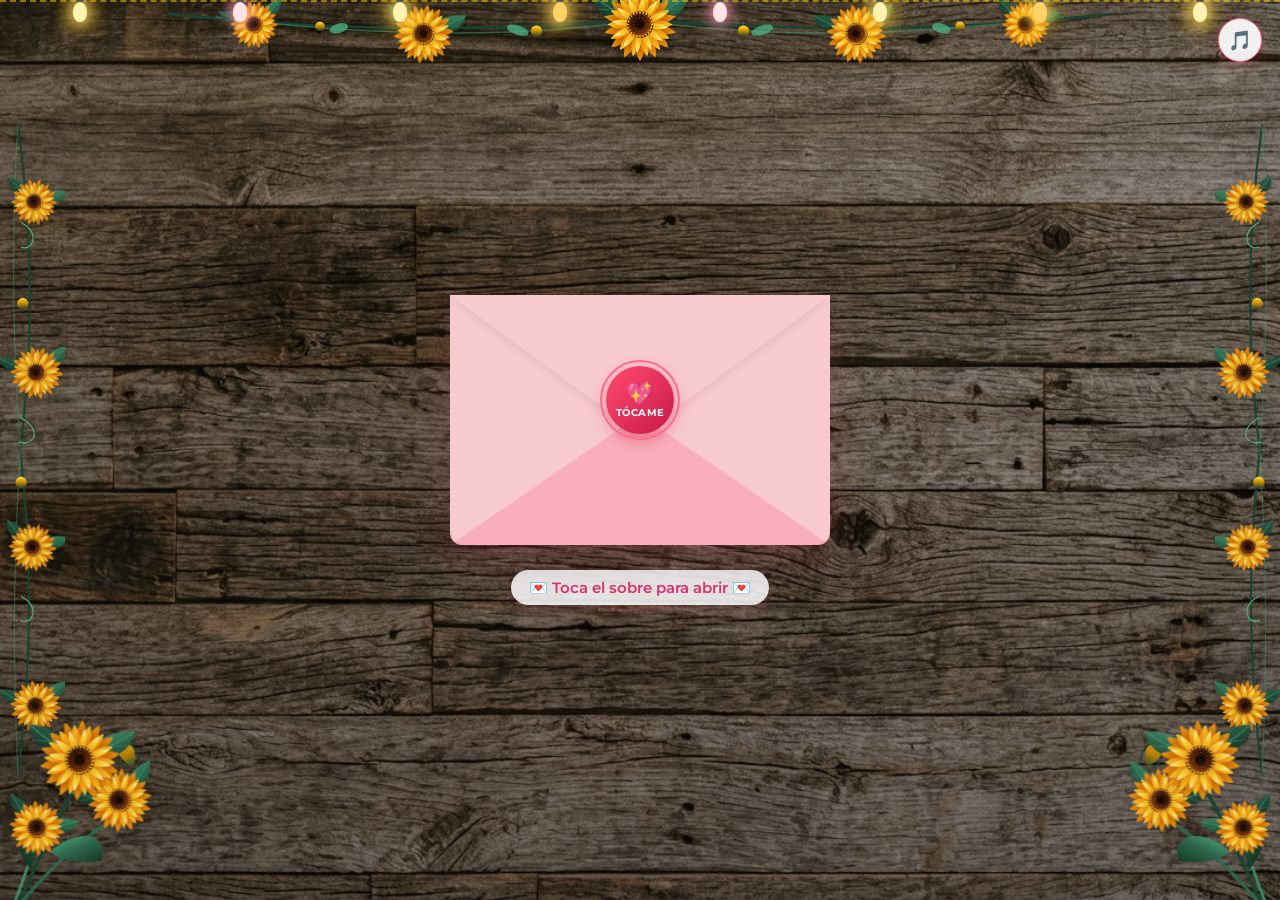
==== index.html @ 2c13f47b "Restaurar girasoles originales limpios y mantener el fondo de madera rustica" ====
<!DOCTYPE html>
<html lang="es">
<head>
  <meta charset="UTF-8">
  <meta name="viewport" content="width=device-width, initial-scale=1.0, maximum-scale=1.0, user-scalable=no">
  <title>¡Feliz Cumpleaños, Mi Reina Hermosa! 🎂🌻</title>
  
  <!-- Fuentes románticas y elegantes -->
  <link rel="preconnect" href="https://fonts.googleapis.com">
  <link rel="preconnect" href="https://fonts.gstatic.com" crossorigin>
  <link href="https://fonts.googleapis.com/css2?family=Dancing+Script:wght@600;700&family=Great+Vibes&family=Montserrat:ital,wght@0,300;0,400;0,600;0,700;1,300&display=swap" rel="stylesheet">
  
  <!-- Precarga inmediata de fotos y música para inicio ultra rápido -->
  <link rel="preload" as="image" href="fotos/foto 1.jpg">
  <link rel="preload" as="image" href="fotos/foto 2.jpg">
  <link rel="preload" as="image" href="fotos/foto 3.jpg">
  <link rel="preload" as="image" href="fotos/foto 4.jpg">
  <link rel="preload" as="image" href="fotos/foto 5.jpg">
  <link rel="preload" as="image" href="fotos/foto 6.jpg">
  <link rel="preload" as="image" href="fondo-madera.jpg">
  <link rel="preload" as="fetch" href="musica.mp3" crossorigin>

  <link rel="stylesheet" href="styles.css">
</head>
<body>
  <!-- Luces de hadas (Fairy Lights) románticas y titilantes -->
  <div class="fairy-lights">
    <div class="light light-1"></div>
    <div class="light light-2"></div>
    <div class="light light-3"></div>
    <div class="light light-4"></div>
    <div class="light light-5"></div>
    <div class="light light-6"></div>
    <div class="light light-7"></div>
    <div class="light light-8"></div>
  </div>

  <!-- Guirnalda floral superior exuberante -->
  <div class="top-flower-garland" id="topGarland"></div>

  <!-- Marcos florales laterales (enredaderas de rosas y flores) -->
  <div class="side-vines side-vine-left" id="vineLeft"></div>
  <div class="side-vines side-vine-right" id="vineRight"></div>

  <!-- Contenedor de partículas flotantes (corazones, rosas y pétalos que caen) -->
  <div id="particles-container"></div>

  <!-- Jardín floral inferior exuberante -->
  <div class="garden-decor garden-left" id="gardenLeft"></div>
  <div class="garden-decor garden-right" id="gardenRight"></div>

  <!-- Botón de música: Caminar de tu mano - Río Roma ft. Fonseca -->
  <button id="musicBtn" class="music-toggle" aria-label="Reproducir música" title="Caminar de tu mano - Río Roma ft. Fonseca">
    <span class="icon">🎵</span>
  </button>
  <audio id="bgMusic" src="musica.mp3" loop preload="auto">
    <source src="musica.mp3" type="audio/mpeg">
  </audio>

  <!-- Escenario principal con los 3 actos -->
  <main class="scene">
    
    <!-- ========================================================
         ACTO 1: PRIMER SOBRE (CARTA, PUERCOESPÍN Y FOTOS)
         ======================================================== -->
    <section class="stage stage-active" id="stage1">
      <div class="envelope-wrapper" id="envelopeWrapper1">
        <div class="envelope" id="envelope1">
          <div class="flap top-flap"></div>
          <div class="envelope-back"></div>

          <!-- Carta 1 -->
          <article class="letter" id="letter1">
            <div class="letter-inner">
              <header class="letter-header">
                <span class="letter-date">Para el amor de mi vida</span>
                <h1 class="letter-title">¡Feliz Cumpleaños!</h1>
                <div class="divider">🌻 ❤️ 🌻</div>
              </header>

              <div class="letter-content">
                <p class="greeting">Mi reina hermosa,</p>
                
                <!-- Puercoespín animado tierno con gorrito de fiesta -->
                <!-- Puercoespín 3D animado y tierno con gorrito de fiesta -->
                <div class="hedgehog-container" id="hedgehog" title="¡Tócame para un abrazo!">
                  <div class="hedgehog-tooltip">¡Te amo con todo mi corazón, mi reina! 🦔💖</div>
                  <svg class="hedgehog-svg" viewBox="0 0 220 195" xmlns="http://www.w3.org/2000/svg">
                    <defs>
                      <!-- Sombra de suelo 3D -->
                      <radialGradient id="hgGroundShadow" cx="50%" cy="50%" r="50%">
                        <stop offset="0%" stop-color="#3d261a" stop-opacity="0.32" />
                        <stop offset="60%" stop-color="#3d261a" stop-opacity="0.12" />
                        <stop offset="100%" stop-color="#3d261a" stop-opacity="0" />
                      </radialGradient>

                      <!-- Púas traseras (3D con volumen oscuro) -->
                      <linearGradient id="hgSpinesBackGrad" x1="0%" y1="0%" x2="0%" y2="100%">
                        <stop offset="0%" stop-color="#542c14" />
                        <stop offset="50%" stop-color="#3b1d0d" />
                        <stop offset="100%" stop-color="#241107" />
                      </linearGradient>

                      <!-- Púas intermedias y frontales (3D caramelo con brillo) -->
                      <linearGradient id="hgSpinesMidGrad" x1="0%" y1="0%" x2="0%" y2="100%">
                        <stop offset="0%" stop-color="#8c4f24" />
                        <stop offset="40%" stop-color="#6f3d1b" />
                        <stop offset="100%" stop-color="#43210d" />
                      </linearGradient>

                      <linearGradient id="hgSpineTipGrad" x1="0%" y1="0%" x2="100%" y2="100%">
                        <stop offset="0%" stop-color="#b86b36" />
                        <stop offset="100%" stop-color="#5a2d12" />
                      </linearGradient>

                      <!-- Cuerpo 3D esférico (almond peach con luz direccional) -->
                      <radialGradient id="hgBody3D" cx="40%" cy="38%" r="62%">
                        <stop offset="0%" stop-color="#fff5eb" />
                        <stop offset="25%" stop-color="#faebd7" />
                        <stop offset="60%" stop-color="#f2d5bd" />
                        <stop offset="85%" stop-color="#d8ab8a" />
                        <stop offset="100%" stop-color="#b07d5b" />
                      </radialGradient>

                      <!-- Hocico 3D redondeado -->
                      <radialGradient id="hgSnout3D" cx="45%" cy="35%" r="65%">
                        <stop offset="0%" stop-color="#ffffff" />
                        <stop offset="40%" stop-color="#faebd7" />
                        <stop offset="80%" stop-color="#e8cbb0" />
                        <stop offset="100%" stop-color="#c99c78" />
                      </radialGradient>

                      <!-- Nariz húmeda brillante -->
                      <radialGradient id="hgNose3D" cx="35%" cy="30%" r="70%">
                        <stop offset="0%" stop-color="#4a3b32" />
                        <stop offset="40%" stop-color="#2a1b12" />
                        <stop offset="100%" stop-color="#120904" />
                      </radialGradient>

                      <!-- Ojos 3D con profundidad y brillo -->
                      <radialGradient id="hgEyeGrad" cx="35%" cy="35%" r="65%">
                        <stop offset="0%" stop-color="#3d2b38" />
                        <stop offset="60%" stop-color="#1f141d" />
                        <stop offset="100%" stop-color="#0a0509" />
                      </radialGradient>

                      <!-- Mejillas sonrojadas -->
                      <radialGradient id="hgBlush" cx="50%" cy="50%" r="50%">
                        <stop offset="0%" stop-color="#ff758f" stop-opacity="0.75" />
                        <stop offset="60%" stop-color="#ff758f" stop-opacity="0.3" />
                        <stop offset="100%" stop-color="#ff758f" stop-opacity="0" />
                      </radialGradient>

                      <!-- Corazón 3D con volumen y specular -->
                      <radialGradient id="hgHeartGrad" cx="35%" cy="30%" r="70%">
                        <stop offset="0%" stop-color="#ff758f" />
                        <stop offset="35%" stop-color="#ff2a5f" />
                        <stop offset="75%" stop-color="#c9184a" />
                        <stop offset="100%" stop-color="#800f2f" />
                      </radialGradient>

                      <!-- Gorro de fiesta 3D -->
                      <linearGradient id="hgHatGrad" x1="0%" y1="0%" x2="100%" y2="0%">
                        <stop offset="0%" stop-color="#ff758f" />
                        <stop offset="40%" stop-color="#ff4d6d" />
                        <stop offset="75%" stop-color="#c9184a" />
                        <stop offset="100%" stop-color="#800f2f" />
                      </linearGradient>

                      <!-- Pom-pom 3D dorado -->
                      <radialGradient id="hgPomGrad" cx="35%" cy="35%" r="65%">
                        <stop offset="0%" stop-color="#fffbeb" />
                        <stop offset="30%" stop-color="#fde047" />
                        <stop offset="75%" stop-color="#eab308" />
                        <stop offset="100%" stop-color="#a16207" />
                      </radialGradient>

                      <!-- Orejitas 3D -->
                      <radialGradient id="hgEarInner" cx="40%" cy="40%" r="60%">
                        <stop offset="0%" stop-color="#ffd5cc" />
                        <stop offset="70%" stop-color="#f8ad9d" />
                        <stop offset="100%" stop-color="#c97c6b" />
                      </radialGradient>

                      <filter id="hgDropShadow" x="-15%" y="-15%" width="130%" height="130%">
                        <feDropShadow dx="0" dy="4" stdDeviation="4" flood-color="#3d261a" flood-opacity="0.18" />
                      </filter>
                    </defs>

                    <!-- Sombra sobre el papel -->
                    <ellipse cx="110" cy="178" rx="68" ry="12" fill="url(#hgGroundShadow)" />

                    <!-- CAPA 1: Púas traseras (3D silueta dentada esculpida) -->
                    <g class="quills-back-3d" filter="url(#hgDropShadow)">
                      <path d="M42,122 C22,110 18,88 28,70 C16,56 26,40 42,34 C34,20 54,12 72,16 C78,4 100,6 112,12 C126,5 146,12 152,24 C168,20 184,36 178,54 C192,68 186,88 178,102 C186,118 172,135 155,138 C140,146 80,148 42,122 Z" fill="url(#hgSpinesBackGrad)" />
                    </g>

                    <!-- CAPA 2: Púas intermedias con degradado y relieve -->
                    <g class="quills-mid-3d">
                      <path d="M48,116 C34,102 32,84 40,70 C30,56 42,42 56,38 C52,26 68,20 84,24 C92,14 110,16 120,22 C132,16 148,22 154,34 C166,32 176,46 170,62 C180,74 174,90 166,102 C172,114 160,128 146,130 C130,136 78,138 48,116 Z" fill="url(#hgSpinesMidGrad)" />
                      <!-- Púas individuales con puntas brillantes -->
                      <path d="M55,42 L42,32 L60,35 Z" fill="url(#hgSpineTipGrad)" />
                      <path d="M82,26 L76,14 L88,20 Z" fill="url(#hgSpineTipGrad)" />
                      <path d="M110,22 L110,8 L118,18 Z" fill="url(#hgSpineTipGrad)" />
                      <path d="M138,24 L146,12 L142,26 Z" fill="url(#hgSpineTipGrad)" />
                      <path d="M162,40 L174,30 L166,45 Z" fill="url(#hgSpineTipGrad)" />
                      <path d="M172,66 L186,60 L174,74 Z" fill="url(#hgSpineTipGrad)" />
                      <path d="M168,95 L182,92 L168,104 Z" fill="url(#hgSpineTipGrad)" />
                      <path d="M38,72 L24,68 L36,80 Z" fill="url(#hgSpineTipGrad)" />
                      <path d="M42,98 L28,96 L40,106 Z" fill="url(#hgSpineTipGrad)" />
                    </g>

                    <!-- CAPA 3: Orejitas 3D -->
                    <g class="hedgehog-ear ear-left" transform-origin="68 84">
                      <ellipse cx="68" cy="84" rx="13" ry="12" fill="#5a2d12" />
                      <ellipse cx="69" cy="84" rx="9" ry="8" fill="url(#hgEarInner)" />
                      <circle cx="67" cy="82" r="3" fill="#fff" opacity="0.3" />
                    </g>
                    <g class="hedgehog-ear ear-right" transform-origin="152 84">
                      <ellipse cx="152" cy="84" rx="13" ry="12" fill="#5a2d12" />
                      <ellipse cx="151" cy="84" rx="9" ry="8" fill="url(#hgEarInner)" />
                      <circle cx="150" cy="82" r="3" fill="#fff" opacity="0.3" />
                    </g>

                    <!-- CAPA 4: Cuerpo esférico 3D -->
                    <ellipse cx="110" cy="116" rx="58" ry="48" fill="url(#hgBody3D)" filter="url(#hgDropShadow)" />

                    <!-- CAPA 5: Patitas inferiores 3D -->
                    <g class="hedgehog-feet">
                      <!-- Pata izquierda -->
                      <ellipse cx="78" cy="156" rx="12" ry="7" fill="url(#hgBody3D)" />
                      <circle cx="72" cy="158" r="2.5" fill="#eddcd2" />
                      <circle cx="77" cy="159" r="2.5" fill="#eddcd2" />
                      <circle cx="82" cy="158" r="2.5" fill="#eddcd2" />
                      <!-- Pata derecha -->
                      <ellipse cx="142" cy="156" rx="12" ry="7" fill="url(#hgBody3D)" />
                      <circle cx="138" cy="158" r="2.5" fill="#eddcd2" />
                      <circle cx="143" cy="159" r="2.5" fill="#eddcd2" />
                      <circle cx="148" cy="158" r="2.5" fill="#eddcd2" />
                    </g>

                    <!-- CAPA 6: Gorrito de fiesta 3D festivo -->
                    <g class="party-hat-3d" transform-origin="110 50">
                      <polygon points="110,12 86,66 134,66" fill="url(#hgHatGrad)" />
                      <ellipse cx="110" cy="66" rx="24" ry="5.5" fill="#800f2f" />
                      <path d="M92,54 Q110,60 128,54" stroke="#ffd166" stroke-width="3" fill="none" stroke-linecap="round" />
                      <path d="M98,40 Q110,45 122,40" stroke="#ffd166" stroke-width="2.5" fill="none" stroke-linecap="round" />
                      <path d="M104,26 Q110,29 116,26" stroke="#ffd166" stroke-width="2" fill="none" stroke-linecap="round" />
                      <!-- Pom-pom dorado esponjoso -->
                      <circle cx="110" cy="11" r="9" fill="url(#hgPomGrad)" class="hat-pom-3d" />
                      <circle cx="108" cy="9" r="3" fill="#ffffff" opacity="0.65" />
                    </g>

                    <!-- CAPA 7: Mejillas sonrojadas -->
                    <circle cx="76" cy="116" r="13" fill="url(#hgBlush)" />
                    <circle cx="144" cy="116" r="13" fill="url(#hgBlush)" />

                    <!-- CAPA 8: Ojos 3D adorables y brillantes -->
                    <g class="hedgehog-eyes-3d">
                      <!-- Ojo izquierdo -->
                      <ellipse cx="88" cy="100" rx="7" ry="8" fill="url(#hgEyeGrad)" class="eye-left" />
                      <ellipse cx="86" cy="97" rx="3" ry="3.5" fill="#ffffff" />
                      <circle cx="91" cy="103" r="1.5" fill="#ffffff" opacity="0.75" />
                      <path d="M82,92 Q88,88 94,91" stroke="#4a2e1b" stroke-width="1.8" stroke-linecap="round" fill="none" />

                      <!-- Ojo derecho -->
                      <ellipse cx="132" cy="100" rx="7" ry="8" fill="url(#hgEyeGrad)" class="eye-right" />
                      <ellipse cx="130" cy="97" rx="3" ry="3.5" fill="#ffffff" />
                      <circle cx="135" cy="103" r="1.5" fill="#ffffff" opacity="0.75" />
                      <path d="M126,91 Q132,88 138,92" stroke="#4a2e1b" stroke-width="1.8" stroke-linecap="round" fill="none" />
                    </g>

                    <!-- CAPA 9: Hocico y Naricita 3D húmeda -->
                    <g class="hedgehog-snout-3d">
                      <ellipse cx="110" cy="112" rx="14" ry="10" fill="url(#hgSnout3D)" />
                      <ellipse cx="110" cy="108" rx="8" ry="6" fill="url(#hgNose3D)" />
                      <ellipse cx="108" cy="106" rx="3.5" ry="2" fill="#ffffff" opacity="0.75" transform="rotate(-10 108 106)" />
                      <path d="M103,116 Q110,122 117,116" fill="none" stroke="#3d261a" stroke-width="2.2" stroke-linecap="round" />
                    </g>

                    <!-- CAPA 10: Corazón 3D brillante sostenido con amor -->
                    <g class="hedgehog-heart-group-3d">
                      <ellipse cx="110" cy="142" rx="18" ry="6" fill="#3d261a" opacity="0.15" />
                      <path class="held-heart-3d" d="M110,126 C98,110 76,118 76,134 C76,150 110,165 110,165 C110,165 144,150 144,134 C144,118 122,110 110,126 Z" fill="url(#hgHeartGrad)" filter="url(#hgDropShadow)" />
                      <path d="M85,124 C82,130 84,138 90,140 C86,136 86,128 92,125 C89,124 87,124 85,124 Z" fill="#ffffff" opacity="0.45" />

                      <!-- Patitas 3D abrazando el corazón -->
                      <ellipse cx="90" cy="138" rx="8" ry="6.5" fill="url(#hgBody3D)" stroke="#e0c3a8" stroke-width="1.2" transform="rotate(20 90 138)" />
                      <circle cx="85" cy="136" r="2" fill="#fcd5ce" />
                      <circle cx="88" cy="140" r="2" fill="#fcd5ce" />
                      <circle cx="92" cy="142" r="2" fill="#fcd5ce" />

                      <ellipse cx="130" cy="138" rx="8" ry="6.5" fill="url(#hgBody3D)" stroke="#e0c3a8" stroke-width="1.2" transform="rotate(-20 130 138)" />
                      <circle cx="135" cy="136" r="2" fill="#fcd5ce" />
                      <circle cx="132" cy="140" r="2" fill="#fcd5ce" />
                      <circle cx="128" cy="142" r="2" fill="#fcd5ce" />
                    </g>
                  </svg>
                </div>

                <p class="body-text">
                  Hoy celebro el día en que nació la persona que llena mis días de luz, sonrisas y amor infinito. Gracias por ser mi compañera, mi cómplice y mi mayor felicidad en este mundo.
                </p>
                
                <!-- Galería de Fotos Polaroid interactiva con giro 3D -->
                <div class="photo-section-header">
                  <div class="photo-section-title">Nuestros Recuerdos Favoritos 📸</div>
                  <p class="photo-subtitle">✨ Toca cada foto para voltearla y leer lo que siento por ti ✨</p>
                </div>
                
                <div class="polaroid-flip-gallery">
                  <!-- Foto 1 -->
                  <div class="polaroid-flip-card" data-card="1">
                    <div class="polaroid-card-inner">
                      <div class="polaroid-front">
                        <div class="polaroid-img-wrapper">
                          <img src="fotos/foto 1.jpg" alt="Donde empezó la magia" loading="eager" decoding="async">
                        </div>
                        <p class="polaroid-caption">Donde empezó nuestra magia ✨</p>
                      </div>
                      <div class="polaroid-back">
                        <div class="back-content">
                          <span class="back-icon">💌</span>
                          <h4>Capítulo 1</h4>
                          <p>"El día que supe que mi lugar favorito en el mundo siempre sería a tu lado. Eres mi mejor decisión."</p>
                        </div>
                      </div>
                    </div>
                  </div>

                  <!-- Foto 2 -->
                  <div class="polaroid-flip-card" data-card="2">
                    <div class="polaroid-card-inner">
                      <div class="polaroid-front">
                        <div class="polaroid-img-wrapper">
                          <img src="fotos/foto 3.jpg" alt="Tu hermosa sonrisa" loading="eager" decoding="async" style="object-position: center 15%;">
                        </div>
                        <p class="polaroid-caption">Tu hermosa sonrisa 🥰</p>
                      </div>
                      <div class="polaroid-back">
                        <div class="back-content">
                          <span class="back-icon">💖</span>
                          <h4>Pura Luz</h4>
                          <p>"Esa sonrisa tuya que ilumina hasta el día más difícil y me llena de paz absoluta. Jamás dejes de brillar."</p>
                        </div>
                      </div>
                    </div>
                  </div>

                  <!-- Foto 3 -->
                  <div class="polaroid-flip-card" data-card="3">
                    <div class="polaroid-card-inner">
                      <div class="polaroid-front">
                        <div class="polaroid-img-wrapper">
                          <img src="fotos/foto 2.jpg" alt="Nuestras mejores aventuras" loading="eager" decoding="async" style="object-position: center center;">
                        </div>
                        <p class="polaroid-caption">Nuestra complicidad 🔥</p>
                      </div>
                      <div class="polaroid-back">
                        <div class="back-content">
                          <span class="back-icon">✨</span>
                          <h4>Cómplices</h4>
                          <p>"Cada risa compartida, cada viaje y cada momento a tu lado hacen que la vida sea una aventura maravillosa."</p>
                        </div>
                      </div>
                    </div>
                  </div>

                  <!-- Foto 4 -->
                  <div class="polaroid-flip-card" data-card="4">
                    <div class="polaroid-card-inner">
                      <div class="polaroid-front">
                        <div class="polaroid-img-wrapper">
                          <img src="fotos/foto 4.jpg" alt="Mi lugar favorito" loading="eager" decoding="async" style="object-position: center 20%;">
                        </div>
                        <p class="polaroid-caption">Mi lugar favorito: contigo 💑</p>
                      </div>
                      <div class="polaroid-back">
                        <div class="back-content">
                          <span class="back-icon">🏡</span>
                          <h4>Mi Hogar</h4>
                          <p>"No importa el lugar ni la tormenta que haya afuera: mi paz y mi felicidad siempre están en tus brazos."</p>
                        </div>
                      </div>
                    </div>
                  </div>

                  <!-- Foto 5 -->
                  <div class="polaroid-flip-card" data-card="5">
                    <div class="polaroid-card-inner">
                      <div class="polaroid-front">
                        <div class="polaroid-img-wrapper">
                          <img src="fotos/foto 5.jpg" alt="Momentos inolvidables" loading="eager" decoding="async" style="object-position: center 20%;">
                        </div>
                        <p class="polaroid-caption">Momentos inolvidables 💫</p>
                      </div>
                      <div class="polaroid-back">
                        <div class="back-content">
                          <span class="back-icon">💐</span>
                          <h4>Bendición</h4>
                          <p>"Gracias por tu apoyo incondicional, por ser mi fuerza y mi mayor orgullo. Te admiro tanto, mi reina."</p>
                        </div>
                      </div>
                    </div>
                  </div>

                  <!-- Foto 6 -->
                  <div class="polaroid-flip-card" data-card="6">
                    <div class="polaroid-card-inner">
                      <div class="polaroid-front">
                        <div class="polaroid-img-wrapper">
                          <img src="fotos/foto 6.jpg" alt="Por siempre tú y yo" loading="eager" decoding="async" style="object-position: center 20%;">
                        </div>
                        <p class="polaroid-caption">Por toda una vida juntos 💍</p>
                      </div>
                      <div class="polaroid-back">
                        <div class="back-content">
                          <span class="back-icon">❤️</span>
                          <h4>Amor Eterno</h4>
                          <p>"Te amo con toda mi alma hoy más que ayer y muchísimo menos que mañana. ¡Feliz cumpleaños, mi amor!"</p>
                        </div>
                      </div>
                    </div>
                  </div>
                </div>

                <!-- Botón de Transición al Segundo Sobre -->
                <div class="stage-transition-area">
                  <p class="transition-hint">¿Lista para la siguiente sorpresa? 🌸</p>
                  <button type="button" class="btn-next-stage" id="btnGoToStage2">
                    <span>💌 Guardar recuerdos y abrir: "10 Razones por las que te amo" ✨</span>
                  </button>
                </div>

              </div>
            </div>
          </article>

          <div class="pocket front-pocket"></div>

          <!-- Sello Sobre 1 -->
          <div class="seal" id="sealBtn1" role="button" tabindex="0">
            <div class="seal-inner">
              <span class="seal-heart">💖</span>
              <span class="seal-text">Tócame</span>
            </div>
            <div class="seal-pulse"></div>
          </div>
        </div>

        <div class="open-instruction" id="openInstruction1">
          <span>💌 Toca el sobre para abrir 💌</span>
        </div>
      </div>
    </section>

    <!-- ========================================================
         ACTO 2: SEGUNDO SOBRE (RAZONES POR LAS QUE TE AMO)
         ======================================================== -->
    <section class="stage stage-hidden" id="stage2">
      <div class="envelope-wrapper envelope-theme-rose" id="envelopeWrapper2">
        <div class="envelope" id="envelope2">
          <div class="flap top-flap"></div>
          <div class="envelope-back"></div>

          <!-- Carta 2 -->
          <article class="letter" id="letter2">
            <div class="letter-inner">
              <header class="letter-header">
                <span class="letter-date">Nuestra Historia de Amor</span>
                <h2 class="letter-title">10 Razones Por Las Que Te Amo</h2>
                <div class="divider">🌻 ✨ 🌻</div>
              </header>

              <div class="letter-content">
                
                <!-- Placa Romántica / Contador -->
                <div class="love-counter-box">
                  <div class="counter-stars">✦ ✦ ✦</div>
                  <div class="counter-title">Nuestra Historia Juntos</div>
                  <div class="counter-stat">
                    <span class="counter-highlight">Infinitos momentos</span> y cada segundo a tu lado vale la vida entera.
                  </div>
                  <p class="counter-footer">¡Y apenas estamos comenzando este viaje juntos! ✨</p>
                </div>

                <p class="body-text" style="text-align: center; font-style: italic; color: #55414e;">
                  "Si tuviera que elegirte un millón de veces más, en todas te buscaría sin dudarlo."
                </p>

                <!-- Generador interactivo de 10 Razones de Amor -->
                <div class="reasons-box">
                  <div class="reasons-header">
                    <span class="reasons-badge" id="reasonBadge">💖 Razón 1 de 10 💖</span>
                  </div>
                  <div class="reason-display" id="reasonDisplay">
                    "Por tu hermosa sonrisa que ilumina hasta el día más gris y llena mi corazón de una paz infinita."
                  </div>
                  
                  <div class="reasons-controls">
                    <button type="button" class="btn-reason-nav" id="prevReasonBtn" aria-label="Razón anterior" title="Razón anterior">◀</button>
                    <button type="button" class="btn-new-reason" id="newReasonBtn">
                      <span id="nextBtnText">✨ Siguiente razón (2 de 10) ✨</span>
                    </button>
                    <button type="button" class="btn-reason-nav" id="nextReasonBtn" aria-label="Siguiente razón" title="Siguiente razón">▶</button>
                  </div>

                  <!-- Indicadores de los 10 puntos -->
                  <div class="reasons-dots" id="reasonsDots"></div>

                  <!-- Botón para ver las 10 juntas -->
                  <div style="margin-top: 15px;">
                    <button type="button" class="btn-toggle-all-reasons" id="btnToggleAllReasons">
                      <span>📜 Ver las 10 razones juntas</span>
                    </button>
                  </div>

                  <!-- Lista desplegable con las 10 razones completas -->
                  <ol class="reasons-full-list" id="reasonsFullList" style="display: none;">
                  </ol>
                </div>

                <footer class="letter-footer" style="margin-top: 24px; text-align: right;">
                  <p class="signature">Con amor,</p>
                  <p class="signature-name">Tu ingeniero ❤️</p>
                </footer>

                <!-- Botón de Transición al Pastel Final -->
                <div class="stage-transition-area" style="margin-top: 30px;">
                  <p class="transition-hint">Tengo una última sorpresa preparada para ti... 🎂</p>
                  <button type="button" class="btn-next-stage btn-gold-stage" id="btnGoToStage3">
                    <span>🎂 Guardar sobre y ver tu Pastel de Cumpleaños 🎉</span>
                  </button>
                </div>

              </div>
            </div>
          </article>

          <div class="pocket front-pocket"></div>

          <!-- Sello Sobre 2 -->
          <div class="seal seal-gold" id="sealBtn2" role="button" tabindex="0">
            <div class="seal-inner">
              <span class="seal-heart">🌹</span>
              <span class="seal-text">Razones</span>
            </div>
            <div class="seal-pulse"></div>
          </div>
        </div>

        <div class="open-instruction" id="openInstruction2">
          <span>💌 Toca este sobre: "Razones por las que te amo" 💌</span>
        </div>
      </div>
    </section>

    <!-- ========================================================
         ACTO 3: GRAN FINAL (EL PASTEL GIGANTE DE CUMPLEAÑOS)
         ======================================================== -->
    <section class="stage stage-hidden" id="stage3">
      <div class="final-cake-wrapper">
        <div class="cake-card-frame">
          <!-- Flores decorativas del pastel -->
          <div class="cake-floral-crown">🌻 🎂 🌻</div>
          <div class="cake-badge">✨ MOMENTO MÁS ESPECIAL ✨</div>
          <h2 class="cake-title">¡Pide un Deseo, Mi Reina!</h2>
          <div class="cake-instruction" id="cakeHint">Toca el pastel o el botón para soplar las velitas 🎂</div>
          
          <div class="cake-container" id="birthdayCake" role="button" tabindex="0" title="¡Toca para soplar las velitas!">
            <svg class="cake-svg" viewBox="0 0 240 210" xmlns="http://www.w3.org/2000/svg">
              <circle cx="120" cy="110" r="95" fill="url(#cakeGlow)" opacity="0.45" class="cake-main-glow" id="cakeGlowCircle" />
              
              <defs>
                <radialGradient id="cakeGlow" cx="50%" cy="50%" r="50%">
                  <stop offset="0%" stop-color="#ffd166" stop-opacity="0.85"/>
                  <stop offset="100%" stop-color="#ffd166" stop-opacity="0"/>
                </radialGradient>
              </defs>

              <!-- Base / Plato decorado de porcelana con oro -->
              <ellipse cx="120" cy="188" rx="100" ry="14" fill="#ffffff" stroke="#d4af37" stroke-width="3" />
              <ellipse cx="120" cy="188" rx="88" ry="9" fill="#f8f9fa" />

              <!-- Piso inferior (Grande) -->
              <rect x="35" y="125" width="170" height="58" rx="14" fill="#ffe5ec" stroke="#f4978e" stroke-width="2.5" />
              <path d="M35,140 Q48,156 62,140 Q76,158 90,140 Q104,158 118,140 Q132,158 146,140 Q160,158 174,140 Q188,156 205,140 L205,125 L35,125 Z" fill="#ff4d6d" />
              
              <circle cx="55" cy="165" r="4.5" fill="#ffd166" stroke="#fff" stroke-width="1" />
              <circle cx="85" cy="168" r="4.5" fill="#ffd166" stroke="#fff" stroke-width="1" />
              <circle cx="120" cy="165" r="5" fill="#ffd166" stroke="#fff" stroke-width="1" />
              <circle cx="155" cy="168" r="4.5" fill="#ffd166" stroke="#fff" stroke-width="1" />
              <circle cx="185" cy="165" r="4.5" fill="#ffd166" stroke="#fff" stroke-width="1" />

              <!-- Piso superior (Medio) -->
              <rect x="60" y="78" width="120" height="50" rx="12" fill="#fff0f3" stroke="#f4978e" stroke-width="2.5" />
              <path d="M60,92 Q72,106 84,92 Q96,108 108,92 Q120,108 132,92 Q144,108 156,92 Q168,106 180,92 L180,78 L60,78 Z" fill="#ff758f" />

              <!-- Fresitas -->
              <g transform="translate(80, 74)">
                <circle cx="0" cy="0" r="7" fill="#e63946" />
                <path d="M-3,-6 Q0,-10 3,-6 Z" fill="#2a9d8f" />
              </g>
              <g transform="translate(120, 74)">
                <circle cx="0" cy="0" r="7.5" fill="#e63946" />
                <path d="M-3,-6 Q0,-10 3,-6 Z" fill="#2a9d8f" />
              </g>
              <g transform="translate(160, 74)">
                <circle cx="0" cy="0" r="7" fill="#e63946" />
                <path d="M-3,-6 Q0,-10 3,-6 Z" fill="#2a9d8f" />
              </g>

              <!-- GRUPO DE VELITAS -->
              <g class="candles" id="cakeCandles">
                <!-- Vela Izquierda -->
                <g class="candle-single candle-left">
                  <rect x="85" y="32" width="10" height="46" rx="4" fill="#ffd166" stroke="#f4a261" stroke-width="1.5" />
                  <line x1="86" y1="42" x2="94" y2="46" stroke="#ff4d6d" stroke-width="2" />
                  <line x1="86" y1="54" x2="94" y2="58" stroke="#ff4d6d" stroke-width="2" />
                  <line x1="90" y1="26" x2="90" y2="32" stroke="#222" stroke-width="2.5" />
                  <circle class="wick-ember ember-left" cx="90" cy="26" r="3" fill="#ff3b00" />
                  <g class="flame flame-1">
                    <circle cx="90" cy="18" r="14" fill="#ffd166" opacity="0.3" class="flame-halo" />
                    <path d="M90,6 Q97,16 90,24 Q83,16 90,6 Z" fill="#ffb703" />
                    <path d="M90,10 Q94,17 90,22 Q86,17 90,10 Z" fill="#fb8500" />
                    <circle cx="90" cy="20" r="2.5" fill="#fff" />
                  </g>
                  <g class="smoke smoke-1">
                    <path class="smoke-line-1" d="M90,24 Q78,10 94,-4 Q80,-18 92,-34 Q78,-48 94,-64" stroke="#cbd5e1" stroke-width="4.5" fill="none" stroke-linecap="round" />
                    <path class="smoke-line-2" d="M90,24 Q100,8 86,-8 Q100,-24 88,-40" stroke="#94a3b8" stroke-width="3" fill="none" stroke-linecap="round" />
                    <path class="smoke-line-3" d="M90,24 Q84,14 96,2 Q86,-12 94,-26" stroke="#e2e8f0" stroke-width="2" fill="none" stroke-linecap="round" />
                  </g>
                </g>

                <!-- Vela Central -->
                <g class="candle-single candle-center">
                  <rect x="115" y="24" width="10" height="54" rx="4" fill="#ffccd5" stroke="#f4978e" stroke-width="1.5" />
                  <line x1="116" y1="36" x2="124" y2="40" stroke="#d6336c" stroke-width="2" />
                  <line x1="116" y1="48" x2="124" y2="52" stroke="#d6336c" stroke-width="2" />
                  <line x1="120" y1="18" x2="120" y2="24" stroke="#222" stroke-width="2.5" />
                  <circle class="wick-ember ember-center" cx="120" cy="18" r="3.2" fill="#ff3b00" />
                  <g class="flame flame-2">
                    <circle cx="120" cy="10" r="16" fill="#ffd166" opacity="0.35" class="flame-halo" />
                    <path d="M120,-2 Q128,9 120,17 Q112,9 120,-2 Z" fill="#ffb703" />
                    <path d="M120,3 Q125,10 120,15 Q115,10 120,3 Z" fill="#fb8500" />
                    <circle cx="120" cy="13" r="2.5" fill="#fff" />
                  </g>
                  <g class="smoke smoke-2">
                    <path class="smoke-line-1" d="M120,16 Q134,-2 116,-18 Q132,-34 116,-52 Q130,-68 116,-84" stroke="#cbd5e1" stroke-width="5" fill="none" stroke-linecap="round" />
                    <path class="smoke-line-2" d="M120,16 Q108,0 124,-16 Q110,-32 124,-48" stroke="#94a3b8" stroke-width="3.5" fill="none" stroke-linecap="round" />
                    <path class="smoke-line-3" d="M120,16 Q128,4 114,-8 Q126,-22 116,-36" stroke="#e2e8f0" stroke-width="2" fill="none" stroke-linecap="round" />
                  </g>
                </g>

                <!-- Vela Derecha -->
                <g class="candle-single candle-right">
                  <rect x="145" y="32" width="10" height="46" rx="4" fill="#ffd166" stroke="#f4a261" stroke-width="1.5" />
                  <line x1="146" y1="42" x2="154" y2="46" stroke="#ff4d6d" stroke-width="2" />
                  <line x1="146" y1="54" x2="154" y2="58" stroke="#ff4d6d" stroke-width="2" />
                  <line x1="150" y1="26" x2="150" y2="32" stroke="#222" stroke-width="2.5" />
                  <circle class="wick-ember ember-right" cx="150" cy="26" r="3" fill="#ff3b00" />
                  <g class="flame flame-3">
                    <circle cx="150" cy="18" r="14" fill="#ffd166" opacity="0.3" class="flame-halo" />
                    <path d="M150,6 Q157,16 150,24 Q143,16 150,6 Z" fill="#ffb703" />
                    <path d="M150,10 Q154,17 150,22 Q146,17 150,10 Z" fill="#fb8500" />
                    <circle cx="150" cy="20" r="2.5" fill="#fff" />
                  </g>
                  <g class="smoke smoke-3">
                    <path class="smoke-line-1" d="M150,24 Q164,10 148,-4 Q162,-18 150,-34 Q164,-48 148,-64" stroke="#cbd5e1" stroke-width="4.5" fill="none" stroke-linecap="round" />
                    <path class="smoke-line-2" d="M150,24 Q138,8 154,-8 Q140,-24 152,-40" stroke="#94a3b8" stroke-width="3" fill="none" stroke-linecap="round" />
                    <path class="smoke-line-3" d="M150,24 Q156,14 144,2 Q154,-12 146,-26" stroke="#e2e8f0" stroke-width="2" fill="none" stroke-linecap="round" />
                  </g>
                </g>
              </g>
            </svg>
          </div>

          <button type="button" class="btn-blow-candles" id="blowCandlesBtn">
            <span>💨 ¡Pide un deseo y sopla aquí! 🎂</span>
          </button>

          <!-- Dedicatoria final al pie del pastel -->
          <div class="cake-signature-box">
            <div class="divider" style="margin: 20px 0 8px;">🌻 ❤️ 🌻</div>
            <p class="cake-signature-text">Con amor,</p>
            <p class="cake-signature-name">Tu ingeniero ❤️</p>
          </div>

          <!-- Botón para revivir toda la experiencia -->
          <div class="replay-wrapper" style="margin-top: 25px;">
            <button type="button" class="btn-replay" id="btnReplay">
              <span>🌻 Volver a ver todas tus sorpresas 💌</span>
            </button>
          </div>

        </div>
      </div>
    </section>

  </main>

  <script src="script.js"></script>
</body>
</html>
---- styles.css ----
:root {
  --primary-pink: #ff6b8b;
  --deep-rose: #d6336c;
  --soft-rose: #ffe3ec;
  --envelope-color: #f7cad0;
  --envelope-dark: #f0a8b4;
  --envelope-shadow: rgba(186, 75, 100, 0.22);
  --gold-accent: #d4af37;
  --cream-paper: #fffdf9;
  --text-dark: #3a2e39;
  --text-muted: #7d6b7d;
  --font-script: 'Great Vibes', cursive;
  --font-hand: 'Dancing Script', cursive;
  --font-sans: 'Montserrat', sans-serif;
}

* {
  margin: 0;
  padding: 0;
  box-sizing: border-box;
  -webkit-tap-highlight-color: transparent;
}

body {
  min-height: 100vh;
  min-height: 100dvh;
  display: flex;
  justify-content: center;
  align-items: center;
  background: 
    linear-gradient(rgba(24, 15, 10, 0.22), rgba(15, 8, 5, 0.38)),
    url('fondo-madera.jpg') center center / cover no-repeat fixed;
  background-color: #4a3728;
  font-family: var(--font-sans);
  color: var(--text-dark);
  overflow-x: hidden;
  position: relative;
  touch-action: manipulation;
}

/* ========================================================
   DECORACIONES DE GIRASOLES (SUNFLOWERS)
   ======================================================== */

/* 1. Guirnalda superior de girasoles */
.top-flower-garland {
  position: fixed;
  top: 0;
  left: 0;
  right: 0;
  height: 80px;
  pointer-events: none;
  z-index: 7;
  opacity: 0.98;
  filter: drop-shadow(0 4px 14px rgba(45, 20, 5, 0.12));
}

/* 2. Enredaderas laterales de girasoles */
.side-vines {
  position: fixed;
  top: 0;
  bottom: 0;
  width: 65px;
  pointer-events: none;
  z-index: 6;
  opacity: 0.92;
  filter: drop-shadow(0 4px 12px rgba(45, 20, 5, 0.1));
  transition: opacity 1s ease;
}

.side-vine-left {
  left: 0;
}

.side-vine-right {
  right: 0;
  transform: scaleX(-1);
}

/* 3. Jardín de girasoles en las esquinas inferiores */
.garden-decor {
  position: fixed;
  bottom: 0;
  width: 165px;
  height: 205px;
  pointer-events: none;
  z-index: 7;
  opacity: 0.95;
  filter: drop-shadow(0 6px 18px rgba(45, 20, 5, 0.14));
  transition: opacity 1.2s ease-in, transform 1.2s cubic-bezier(0.175, 0.885, 0.32, 1.275);
}

.garden-left {
  left: 0;
  transform: translateY(12px) scale(0.96);
}

.garden-right {
  right: 0;
  transform: translateY(12px) scaleX(-1) scale(0.96);
}

.garden-decor.bloomed {
  opacity: 1;
  transform: translateY(0) scale(1);
}

.garden-right.bloomed {
  transform: translateY(0) scaleX(-1) scale(1);
}

/* ========================================================
   LUCES DE HADAS Y PARTÍCULAS
   ======================================================== */
.fairy-lights {
  position: fixed;
  top: 0;
  left: 0;
  right: 0;
  height: 40px;
  display: flex;
  justify-content: space-around;
  pointer-events: none;
  z-index: 8;
  border-top: 2px dashed rgba(255, 215, 0, 0.5);
}

.light {
  width: 14px;
  height: 20px;
  border-radius: 50% 50% 45% 45%;
  background: #fff3b0;
  box-shadow: 0 0 14px 4px rgba(255, 220, 100, 0.8), 0 0 24px 8px rgba(255, 180, 0, 0.4);
  position: relative;
  transform-origin: top center;
  animation: lightSway 3s ease-in-out infinite alternate, lightGlow 2s ease-in-out infinite alternate;
}

.light::before {
  content: '';
  position: absolute;
  top: -4px;
  left: 3px;
  width: 8px;
  height: 4px;
  background: #555;
  border-radius: 2px;
}

.light-1 { animation-delay: 0s, 0.2s; }
.light-2 { animation-delay: 0.5s, 0.8s; background: #ffe4e6; box-shadow: 0 0 14px 4px rgba(255, 150, 180, 0.8); }
.light-3 { animation-delay: 1.2s, 0.1s; }
.light-4 { animation-delay: 0.3s, 1.5s; background: #ffd166; }
.light-5 { animation-delay: 0.8s, 0.4s; background: #ffe4e6; box-shadow: 0 0 14px 4px rgba(255, 150, 180, 0.8); }
.light-6 { animation-delay: 1.5s, 1.1s; }
.light-7 { animation-delay: 0.2s, 0.6s; background: #ffd166; }
.light-8 { animation-delay: 0.9s, 1.3s; }

@keyframes lightSway {
  0% { transform: rotate(-8deg); }
  100% { transform: rotate(8deg); }
}

@keyframes lightGlow {
  0% { opacity: 0.7; transform: scale(0.95); }
  100% { opacity: 1; transform: scale(1.05); }
}

#particles-container {
  position: fixed;
  inset: 0;
  pointer-events: none;
  z-index: 5;
  overflow: hidden;
}

.floating-particle {
  position: absolute;
  pointer-events: none;
  animation: floatUp 5.5s ease-in forwards;
  will-change: transform, opacity;
}

@keyframes floatUp {
  0% {
    transform: translateY(0) scale(0.6) rotate(0deg);
    opacity: 0;
  }
  15% { opacity: 0.95; }
  85% { opacity: 0.85; }
  100% {
    transform: translateY(-110vh) scale(1.15) rotate(35deg);
    opacity: 0;
  }
}

/* Pétalos de flores cayendo suavemente */
.falling-petal {
  position: absolute;
  pointer-events: none;
  animation: petalFall 6.5s linear forwards;
  will-change: transform, opacity;
}

@keyframes petalFall {
  0% {
    transform: translateY(-50px) rotate(0deg) translateX(0);
    opacity: 0;
  }
  10% { opacity: 0.85; }
  90% { opacity: 0.8; }
  100% {
    transform: translateY(105vh) rotate(360deg) translateX(60px);
    opacity: 0;
  }
}

/* Botón flotante de música */
.music-toggle {
  position: fixed;
  top: 18px;
  right: 18px;
  width: 44px;
  height: 44px;
  border-radius: 50%;
  background: rgba(255, 255, 255, 0.92);
  border: 1.5px solid var(--primary-pink);
  color: var(--deep-rose);
  box-shadow: 0 4px 15px rgba(214, 51, 108, 0.25);
  display: flex;
  align-items: center;
  justify-content: center;
  cursor: pointer;
  z-index: 100;
  font-size: 1.2rem;
  transition: transform 0.2s, background 0.3s;
}

.music-toggle:active { transform: scale(0.92); }
.music-toggle.playing {
  animation: pulseMusic 1.5s infinite ease-in-out;
  background: #ffe3ec;
}

@keyframes pulseMusic {
  0%, 100% { transform: scale(1); }
  50% { transform: scale(1.08); }
}

/* ========================================================
   ESCENARIO Y GESTIÓN DE ETAPAS (ACTOS 1, 2 Y 3)
   ======================================================== */
.scene {
  width: 100%;
  max-width: 500px;
  padding: 16px;
  display: flex;
  flex-direction: column;
  align-items: center;
  justify-content: center;
  z-index: 10;
  perspective: 1200px;
}

.stage {
  width: 100%;
  display: none;
  flex-direction: column;
  align-items: center;
  justify-content: center;
  opacity: 0;
  transform: scale(0.95);
  transition: opacity 0.6s ease, transform 0.6s cubic-bezier(0.34, 1.56, 0.64, 1);
}

.stage.stage-active {
  display: flex;
  opacity: 1;
  transform: scale(1);
}

.stage.stage-fading-out {
  opacity: 0;
  transform: scale(0.92);
  pointer-events: none;
}

/* ========================================================
   ESTRUCTURA DEL SOBRE
   ======================================================== */
.envelope-wrapper {
  position: relative;
  width: 100%;
  max-width: 380px;
  display: flex;
  flex-direction: column;
  align-items: center;
  cursor: pointer;
  transition: margin-top 0.8s cubic-bezier(0.34, 1.56, 0.64, 1), transform 0.5s ease;
}

.envelope {
  position: relative;
  width: 100%;
  height: 250px;
  background: var(--envelope-color);
  border-radius: 0 0 16px 16px;
  box-shadow: 0 15px 35px var(--envelope-shadow);
  transform-style: preserve-3d;
}

/* Tema Sobre 2 (Tonos Rosa Cálido y Dorado) */
.envelope-theme-rose .envelope {
  background: #f4a6b2;
}

.envelope-theme-rose .flap.top-flap {
  border-top-color: #f4a6b2;
}

.envelope-theme-rose .pocket.front-pocket {
  border-left-color: #f4a6b2;
  border-right-color: #f4a6b2;
  border-bottom-color: #e88c99;
}

.envelope-back {
  position: absolute;
  inset: 0;
  background: var(--envelope-dark);
  border-radius: 12px;
  z-index: 1;
}

.flap.top-flap {
  position: absolute;
  top: 0;
  left: 0;
  width: 0;
  height: 0;
  border-left: 190px solid transparent;
  border-right: 190px solid transparent;
  border-top: 140px solid var(--envelope-color);
  transform-origin: top center;
  transition: transform 0.7s cubic-bezier(0.4, 0, 0.2, 1), z-index 0.2s 0.3s;
  z-index: 6;
  filter: drop-shadow(0 3px 5px rgba(0, 0, 0, 0.08));
}

.pocket.front-pocket {
  position: absolute;
  bottom: 0;
  left: 0;
  width: 0;
  height: 0;
  border-left: 190px solid var(--envelope-color);
  border-right: 190px solid var(--envelope-color);
  border-bottom: 130px solid #f9afbb;
  border-top: 120px solid transparent;
  border-radius: 0 0 16px 16px;
  z-index: 4;
  pointer-events: none;
}

/* Sellos de Cera */
.seal {
  position: absolute;
  top: 105px;
  left: 50%;
  transform: translate(-50%, -50%);
  width: 68px;
  height: 68px;
  border-radius: 50%;
  background: linear-gradient(135deg, #ff4d6d, #c9184a);
  box-shadow: 0 6px 18px rgba(201, 24, 74, 0.4);
  display: flex;
  align-items: center;
  justify-content: center;
  z-index: 7;
  cursor: pointer;
  transition: transform 0.3s ease, opacity 0.4s ease;
}

.seal.seal-gold {
  background: linear-gradient(135deg, #d4af37, #b8860b);
  box-shadow: 0 6px 18px rgba(184, 134, 11, 0.45);
}

.seal:hover {
  transform: translate(-50%, -50%) scale(1.08);
}

.seal-inner {
  display: flex;
  flex-direction: column;
  align-items: center;
  justify-content: center;
}

.seal-heart { font-size: 1.4rem; line-height: 1; }
.seal-text {
  color: #fff;
  font-size: 0.62rem;
  font-weight: 700;
  letter-spacing: 0.5px;
  margin-top: 2px;
  text-transform: uppercase;
}

.seal-pulse {
  position: absolute;
  inset: -6px;
  border-radius: 50%;
  border: 2px solid var(--primary-pink);
  animation: pulseRipple 1.8s infinite ease-out;
  pointer-events: none;
}

.seal-gold .seal-pulse {
  border-color: #ffd166;
}

@keyframes pulseRipple {
  0% { transform: scale(0.9); opacity: 0.8; }
  100% { transform: scale(1.4); opacity: 0; }
}

.open-instruction {
  margin-top: 25px;
  font-size: 0.95rem;
  font-weight: 600;
  color: var(--deep-rose);
  background: rgba(255, 255, 255, 0.85);
  padding: 8px 18px;
  border-radius: 20px;
  box-shadow: 0 4px 12px rgba(214, 51, 108, 0.12);
  animation: bounceHint 2s infinite ease-in-out;
  transition: opacity 0.5s ease;
  text-align: center;
}

@keyframes bounceHint {
  0%, 100% { transform: translateY(0); }
  50% { transform: translateY(-6px); }
}

/* ========================================================
   LA CARTA DESLIZANTE
   ======================================================== */
.letter {
  position: absolute;
  top: 8px;
  left: 5%;
  width: 90%;
  min-height: 230px;
  max-height: 230px;
  background: var(--cream-paper);
  border-radius: 12px;
  box-shadow: 0 -2px 10px rgba(0, 0, 0, 0.06);
  z-index: 2;
  overflow: hidden;
  transition: transform 0.9s cubic-bezier(0.2, 0.8, 0.2, 1), 
              max-height 0.8s ease 0.4s, 
              box-shadow 0.5s;
  padding: 24px 20px;
}

.letter-inner {
  opacity: 0;
  transition: opacity 0.6s ease 0.3s;
}

.letter-header {
  text-align: center;
  margin-bottom: 16px;
}

.letter-date {
  font-size: 0.8rem;
  color: var(--deep-rose);
  text-transform: uppercase;
  letter-spacing: 1.5px;
  font-weight: 700;
}

.letter-title {
  font-family: var(--font-script);
  font-size: 2.5rem;
  color: var(--deep-rose);
  margin: 4px 0 2px;
  line-height: 1.1;
  text-shadow: 1px 1px 2px rgba(214, 51, 108, 0.1);
}

.divider {
  font-size: 0.9rem;
  color: var(--primary-pink);
  margin: 6px 0;
}

.letter-content {
  font-size: 0.95rem;
  line-height: 1.7;
  color: #443542;
}

.greeting {
  font-family: var(--font-hand);
  font-size: 1.55rem;
  color: var(--deep-rose);
  margin-bottom: 10px;
  font-weight: 700;
}

.body-text {
  margin-bottom: 16px;
  text-align: justify;
}

.letter-footer {
  margin-top: 24px;
  text-align: right;
  padding-bottom: 12px;
}

.signature { font-size: 0.9rem; color: var(--text-muted); }
.signature-name {
  font-family: var(--font-hand);
  font-size: 1.6rem;
  color: var(--deep-rose);
  font-weight: 700;
}

/* ========================================================
   ESTADOS DE APERTURA Y CIERRE DE SOBRES
   ======================================================== */
.envelope-wrapper.open {
  margin-top: 240px;
  margin-bottom: 60px;
}

.envelope-wrapper.open .flap.top-flap {
  transform: rotateX(180deg);
  z-index: 1;
}

.envelope-wrapper.open .seal {
  opacity: 0;
  pointer-events: none;
  transform: translate(-50%, -100%) scale(0.5);
}

.envelope-wrapper.open .open-instruction {
  opacity: 0;
  pointer-events: none;
}

.envelope-wrapper.open .letter {
  position: absolute;
  top: -260px;
  height: auto;
  max-height: 2500px;
  overflow: visible;
  z-index: 10;
  box-shadow: 0 15px 40px rgba(0, 0, 0, 0.18);
  border: 1px solid rgba(255, 182, 193, 0.4);
}

.envelope-wrapper.open .letter-inner {
  opacity: 1;
}

/* ANIMACIÓN DE CIERRE DEL SOBRE */
.envelope-wrapper.closing {
  margin-top: 0 !important;
  transition: margin-top 0.8s cubic-bezier(0.4, 0, 0.2, 1) !important;
}

.envelope-wrapper.closing .letter {
  top: 8px !important;
  max-height: 230px !important;
  opacity: 0 !important;
  overflow: hidden !important;
  transition: all 0.7s cubic-bezier(0.4, 0, 0.2, 1) !important;
}

.envelope-wrapper.closing .flap.top-flap {
  transform: rotateX(0deg) !important;
  z-index: 6 !important;
  transition: transform 0.6s cubic-bezier(0.4, 0, 0.2, 1) 0.4s !important;
}

/* ========================================================
   BOTONES DE TRANSICIÓN ENTRE ACTOS
   ======================================================== */
.stage-transition-area {
  margin: 30px auto 10px;
  text-align: center;
  padding: 16px 12px;
  background: linear-gradient(135deg, #fff2f5, #ffe4ec);
  border-radius: 18px;
  border: 1.5px solid #ffccd5;
}

.transition-hint {
  font-size: 0.85rem;
  color: var(--deep-rose);
  font-weight: 600;
  margin-bottom: 10px;
}

.btn-next-stage {
  background: linear-gradient(135deg, #ff4d6d 0%, #c9184a 100%);
  color: #ffffff;
  border: none;
  padding: 12px 20px;
  border-radius: 25px;
  font-family: var(--font-sans);
  font-size: 0.88rem;
  font-weight: 700;
  cursor: pointer;
  box-shadow: 0 6px 18px rgba(201, 24, 74, 0.35);
  transition: transform 0.2s, box-shadow 0.2s;
  user-select: none;
}

.btn-next-stage:hover,
.btn-next-stage:active {
  transform: scale(1.04);
  box-shadow: 0 8px 24px rgba(201, 24, 74, 0.45);
}

.btn-gold-stage {
  background: linear-gradient(135deg, #d4af37 0%, #b8860b 100%);
  box-shadow: 0 6px 18px rgba(184, 134, 11, 0.35);
}

/* ========================================================
   PUERCOESPÍN 3D ESCULPIDO Y ANIMADO
   ======================================================== */
.hedgehog-container {
  display: flex;
  flex-direction: column;
  align-items: center;
  justify-content: center;
  margin: 12px auto 18px;
  position: relative;
  cursor: pointer;
  user-select: none;
  width: fit-content;
  perspective: 700px;
}

.hedgehog-svg {
  width: 145px;
  height: auto;
  filter: drop-shadow(0 8px 18px rgba(61, 38, 26, 0.22));
  animation: hgBreathe3D 3.2s ease-in-out infinite, hgSway3D 4.8s ease-in-out infinite alternate;
  transform-origin: bottom center;
  transition: transform 0.25s cubic-bezier(0.175, 0.885, 0.32, 1.275);
}

.hedgehog-container:hover .hedgehog-svg,
.hedgehog-container:active .hedgehog-svg {
  transform: translateY(-8px) scale(1.08);
}

.hedgehog-container.bounce .hedgehog-svg {
  animation: hgJump3D 0.7s cubic-bezier(0.175, 0.885, 0.32, 1.275);
}

/* Animaciones 3D vivas del puercoespín */
@keyframes hgBreathe3D {
  0%, 100% { transform: scale(1, 1); }
  50% { transform: scale(1.03, 0.97) translateY(2px); }
}

@keyframes hgSway3D {
  0% { transform: rotate(-2.5deg); }
  100% { transform: rotate(2.5deg); }
}

@keyframes hgJump3D {
  0% { transform: translateY(0) scale(1); }
  35% { transform: translateY(-22px) scale(1.14, 0.92) rotate(-3deg); }
  65% { transform: translateY(-5px) scale(0.96, 1.04) rotate(2deg); }
  100% { transform: translateY(0) scale(1); }
}

/* Latido y brillo del corazón 3D */
.held-heart-3d {
  animation: heartPulse3D 1.3s ease-in-out infinite;
  transform-origin: 110px 135px;
}

@keyframes heartPulse3D {
  0%, 100% { transform: scale(1); filter: drop-shadow(0 2px 6px rgba(201, 24, 74, 0.3)); }
  50% { transform: scale(1.08); filter: drop-shadow(0 4px 12px rgba(255, 42, 95, 0.55)); }
}

/* Movimiento juguetón del pom-pom */
.hat-pom-3d {
  animation: pomWobble3D 2.5s ease-in-out infinite alternate;
  transform-origin: 110px 11px;
}

@keyframes pomWobble3D {
  0% { transform: translateY(0) rotate(-6deg); }
  100% { transform: translateY(-2px) rotate(6deg); }
}

/* Parpadeo tierno de los ojos 3D */
.hedgehog-eyes-3d {
  animation: eyeBlink3D 4.2s infinite;
  transform-origin: 110px 100px;
}

@keyframes eyeBlink3D {
  0%, 94%, 100% { transform: scaleY(1); }
  96% { transform: scaleY(0.08); }
}

/* Movimiento tierno de las orejitas */
.ear-left {
  animation: earTwitchLeft 3.8s ease-in-out infinite alternate;
}
.ear-right {
  animation: earTwitchRight 4.2s ease-in-out infinite alternate;
}

@keyframes earTwitchLeft {
  0%, 85% { transform: rotate(0deg); }
  90% { transform: rotate(-8deg); }
  95% { transform: rotate(4deg); }
  100% { transform: rotate(0deg); }
}

@keyframes earTwitchRight {
  0%, 85% { transform: rotate(0deg); }
  90% { transform: rotate(8deg); }
  95% { transform: rotate(-4deg); }
  100% { transform: rotate(0deg); }
}

.hedgehog-tooltip {
  position: absolute;
  top: -24px;
  background: #ffffff;
  color: var(--deep-rose);
  padding: 4px 12px;
  border-radius: 12px;
  font-size: 0.78rem;
  font-weight: 600;
  box-shadow: 0 4px 10px rgba(0, 0, 0, 0.1);
  border: 1px solid #ffd1dc;
  white-space: nowrap;
  opacity: 0;
  transform: translateY(6px);
  transition: opacity 0.3s, transform 0.3s;
  pointer-events: none;
  z-index: 15;
}

.hedgehog-container:hover .hedgehog-tooltip,
.hedgehog-container.show-bubble .hedgehog-tooltip {
  opacity: 1;
  transform: translateY(0);
}

/* ========================================================
   POLAROIDS GIRATORIAS 3D
   ======================================================== */
.photo-section-header {
  text-align: center;
  margin: 22px 0 14px;
}

.photo-section-title {
  font-family: var(--font-hand);
  font-size: 1.5rem;
  color: var(--deep-rose);
  font-weight: 700;
}

.photo-subtitle {
  font-size: 0.78rem;
  color: var(--text-muted);
  margin-top: 2px;
}

.polaroid-flip-gallery {
  display: flex;
  flex-direction: column;
  align-items: center;
  gap: 22px;
  margin: 15px 0 25px;
}

.polaroid-flip-card {
  width: 100%;
  max-width: 260px;
  height: 310px;
  perspective: 1000px;
  cursor: pointer;
}

.polaroid-card-inner {
  position: relative;
  width: 100%;
  height: 100%;
  text-align: center;
  transition: transform 0.8s cubic-bezier(0.4, 0, 0.2, 1);
  transform-style: preserve-3d;
  box-shadow: 0 8px 24px rgba(0, 0, 0, 0.1);
  border-radius: 8px;
}

.polaroid-flip-card:nth-child(1) .polaroid-card-inner { transform: rotate(-2deg); }
.polaroid-flip-card:nth-child(2) .polaroid-card-inner { transform: rotate(2deg); }
.polaroid-flip-card:nth-child(3) .polaroid-card-inner { transform: rotate(-1.5deg); }
.polaroid-flip-card:nth-child(4) .polaroid-card-inner { transform: rotate(2deg); }
.polaroid-flip-card:nth-child(5) .polaroid-card-inner { transform: rotate(-2deg); }
.polaroid-flip-card:nth-child(6) .polaroid-card-inner { transform: rotate(1.5deg); }

.polaroid-flip-card.flipped .polaroid-card-inner {
  transform: rotateY(180deg) scale(1.02);
  box-shadow: 0 14px 32px rgba(214, 51, 108, 0.22);
}

.polaroid-front, .polaroid-back {
  position: absolute;
  inset: 0;
  -webkit-backface-visibility: hidden;
  backface-visibility: hidden;
  border-radius: 8px;
  padding: 12px 12px 18px 12px;
}

.polaroid-front {
  background: #ffffff;
  display: flex;
  flex-direction: column;
}

.polaroid-front .polaroid-img-wrapper {
  width: 100%;
  aspect-ratio: 1 / 1;
  border-radius: 6px;
  overflow: hidden;
  background: #fff0f3;
  border: 1px solid #ffd1dc;
  box-shadow: inset 0 0 6px rgba(0, 0, 0, 0.05);
}

.polaroid-front .polaroid-img-wrapper img {
  width: 100%;
  height: 100%;
  object-fit: cover;
  display: block;
}

.polaroid-caption {
  margin-top: 10px;
  text-align: center;
  font-family: var(--font-hand);
  font-size: 1.25rem;
  color: var(--text-dark);
}

.polaroid-back {
  background: linear-gradient(135deg, #fff7f9, #ffe8ee);
  border: 2px dashed #f9afbb;
  transform: rotateY(180deg);
  display: flex;
  flex-direction: column;
  justify-content: center;
  align-items: center;
  padding: 20px;
}

.back-content .back-icon { font-size: 2rem; margin-bottom: 8px; display: block; }
.back-content h4 {
  font-family: var(--font-hand);
  font-size: 1.35rem;
  color: var(--deep-rose);
  margin-bottom: 8px;
}
.back-content p {
  font-size: 0.88rem;
  line-height: 1.5;
  color: #55414e;
  font-style: italic;
}

/* ========================================================
   RAZONES POR LAS QUE TE AMO Y CONTADOR
   ======================================================== */
.reasons-box {
  background: linear-gradient(135deg, #fff2f5, #ffe4ec);
  border: 1.5px solid #ffccd5;
  border-radius: 16px;
  padding: 20px 16px;
  margin: 20px 0;
  text-align: center;
  box-shadow: 0 4px 15px rgba(214, 51, 108, 0.08);
}

.reasons-header { margin-bottom: 12px; }
.reasons-badge {
  background: linear-gradient(135deg, #ff4d6d, #d6336c);
  color: #fff;
  font-size: 0.8rem;
  font-weight: 600;
  letter-spacing: 0.5px;
  padding: 5px 16px;
  border-radius: 20px;
  box-shadow: 0 3px 8px rgba(214, 51, 108, 0.25);
  display: inline-block;
}

.reason-display {
  font-family: var(--font-hand);
  font-size: 1.28rem;
  color: #3b2a38;
  min-height: 60px;
  display: flex;
  align-items: center;
  justify-content: center;
  line-height: 1.45;
  margin: 10px 0 16px;
  transition: opacity 0.3s ease, transform 0.3s ease;
}

.reason-display.fade {
  opacity: 0;
  transform: translateY(-8px);
}

.btn-new-reason {
  background: #ffffff;
  color: var(--deep-rose);
  border: 1px solid var(--primary-pink);
  padding: 9px 20px;
  border-radius: 25px;
  font-family: var(--font-sans);
  font-size: 0.84rem;
  font-weight: 700;
  cursor: pointer;
  box-shadow: 0 4px 12px rgba(214, 51, 108, 0.15);
  transition: transform 0.2s, background 0.3s;
}

.btn-new-reason:hover,
.btn-new-reason:active {
  transform: scale(1.05);
  background: #ffe3ec;
}

.reasons-controls {
  display: flex;
  align-items: center;
  justify-content: center;
  gap: 10px;
  margin-top: 6px;
  flex-wrap: wrap;
}

.btn-reason-nav {
  background: #ffffff;
  color: var(--deep-rose);
  border: 1px solid var(--primary-pink);
  width: 36px;
  height: 36px;
  border-radius: 50%;
  font-size: 0.85rem;
  font-weight: bold;
  display: flex;
  align-items: center;
  justify-content: center;
  cursor: pointer;
  box-shadow: 0 3px 8px rgba(214, 51, 108, 0.15);
  transition: transform 0.2s, background 0.2s;
  flex-shrink: 0;
}

.btn-reason-nav:active {
  transform: scale(0.92);
}

.btn-reason-nav:hover {
  background: #ffe3ec;
}

.reasons-dots {
  display: flex;
  justify-content: center;
  align-items: center;
  gap: 7px;
  margin-top: 14px;
}

.reason-dot {
  width: 9px;
  height: 9px;
  border-radius: 50%;
  background: #fbc4ab;
  cursor: pointer;
  transition: all 0.3s ease;
}

.reason-dot.active {
  background: #d6336c;
  transform: scale(1.35);
  box-shadow: 0 0 8px rgba(214, 51, 108, 0.6);
}

.btn-toggle-all-reasons {
  background: transparent;
  border: none;
  color: #723d46;
  font-family: var(--font-sans);
  font-size: 0.82rem;
  font-weight: 600;
  cursor: pointer;
  text-decoration: underline;
  padding: 6px 10px;
  transition: color 0.2s;
}

.btn-toggle-all-reasons:hover {
  color: #d6336c;
}

.reasons-full-list {
  text-align: left;
  margin: 16px auto 0;
  padding: 14px 16px 14px 34px;
  font-family: var(--font-hand);
  font-size: 1.15rem;
  color: #402835;
  line-height: 1.5;
  background: rgba(255, 255, 255, 0.7);
  border-radius: 12px;
  border: 1px dashed #ffb3c1;
}

.reasons-full-list li {
  margin-bottom: 12px;
  padding-left: 4px;
}

.love-counter-box {
  background: linear-gradient(135deg, #fdfbf7, #fff6f8);
  border: 1.5px solid #e8d0a9;
  border-radius: 14px;
  padding: 18px 16px;
  margin: 15px 0 20px;
  text-align: center;
  box-shadow: 0 4px 14px rgba(0, 0, 0, 0.05);
}

.counter-stars { color: var(--gold-accent); letter-spacing: 4px; font-size: 0.85rem; }
.counter-title {
  font-family: var(--font-hand);
  font-size: 1.35rem;
  color: var(--deep-rose);
  font-weight: 700;
  margin: 4px 0 6px;
}
.counter-stat { font-size: 0.92rem; color: #443542; line-height: 1.4; }
.counter-highlight { font-weight: 700; color: var(--deep-rose); }
.counter-footer { font-size: 0.8rem; color: var(--text-muted); font-style: italic; margin-top: 6px; }

/* ========================================================
   ACTO 3: ESCENA FINAL DEL PASTEL GIGANTE
   ======================================================== */
.final-cake-wrapper {
  width: 100%;
  max-width: 440px;
  margin: 20px auto;
  animation: cakeEntrance 1s cubic-bezier(0.175, 0.885, 0.32, 1.275);
}

@keyframes cakeEntrance {
  0% { transform: scale(0.7) translateY(40px); opacity: 0; }
  100% { transform: scale(1) translateY(0); opacity: 1; }
}

.cake-card-frame {
  text-align: center;
  padding: 30px 20px 26px;
  background: linear-gradient(135deg, #fff5f7 0%, #ffe9ee 100%);
  border: 2.5px solid #ffccd5;
  border-radius: 28px;
  box-shadow: 0 16px 45px rgba(214, 51, 108, 0.22);
  position: relative;
}

.cake-floral-crown {
  font-size: 1.6rem;
  margin-bottom: 6px;
  animation: pulseFlower 2s infinite ease-in-out;
}

@keyframes pulseFlower {
  0%, 100% { transform: scale(1); }
  50% { transform: scale(1.1); }
}

.cake-badge {
  display: inline-block;
  background: linear-gradient(135deg, #d4af37, #b8860b);
  color: #fff;
  font-size: 0.75rem;
  font-weight: 700;
  letter-spacing: 1.5px;
  padding: 4px 16px;
  border-radius: 20px;
  box-shadow: 0 3px 8px rgba(184, 134, 11, 0.3);
  margin-bottom: 10px;
}

.cake-title {
  font-family: var(--font-hand);
  font-size: 2.1rem;
  color: var(--deep-rose);
  font-weight: 700;
  margin-bottom: 6px;
  line-height: 1.2;
}

.cake-instruction {
  font-size: 0.96rem;
  font-weight: 600;
  color: #55414e;
  margin-bottom: 18px;
  transition: all 0.4s ease;
}

.cake-container {
  display: flex;
  justify-content: center;
  align-items: center;
  cursor: pointer;
  margin: 0 auto;
  width: 100%;
  max-width: 320px;
  user-select: none;
  -webkit-tap-highlight-color: transparent;
  transition: transform 0.3s cubic-bezier(0.175, 0.885, 0.32, 1.275);
}

.cake-container:hover,
.cake-container:active { transform: scale(1.04); }

.cake-svg {
  width: 100%;
  max-width: 295px;
  height: auto;
  filter: drop-shadow(0 12px 24px rgba(214, 51, 108, 0.22));
}

.flame {
  animation: flameFlicker 1.1s infinite alternate ease-in-out;
  transform-origin: center bottom;
}
.flame-1 { animation-delay: 0.05s; }
.flame-2 { animation-delay: 0.35s; }
.flame-3 { animation-delay: 0.2s; }

.flame-halo { animation: haloPulse 1.4s infinite alternate ease-in-out; }
@keyframes haloPulse {
  0% { transform: scale(0.9); opacity: 0.25; }
  100% { transform: scale(1.15); opacity: 0.45; }
}

@keyframes flameFlicker {
  0% { transform: scale(1) rotate(-2deg); }
  50% { transform: scale(1.1, 0.95) rotate(2deg); }
  100% { transform: scale(0.92, 1.08) rotate(-1deg); }
}

/* APAGADO REALISTA DE VELITAS */
.candles.blown .flame,
.candles.blown .flame-halo {
  opacity: 0 !important;
  visibility: hidden !important;
  transform: scale(0.08) translateY(-12px) !important;
  transition: opacity 0.35s ease-out, transform 0.35s ease-out !important;
}

/* La brasa ardiente en la mecha que se apaga poco a poco */
.wick-ember {
  opacity: 0;
  transform-box: fill-box;
  transform-origin: center;
  transition: opacity 0.2s;
}

.candles.blown .wick-ember {
  opacity: 1;
  animation: emberCoolDown 3.8s forwards ease-out;
}

@keyframes emberCoolDown {
  0% {
    fill: #ff2200;
    filter: drop-shadow(0 0 6px #ff5500);
    opacity: 1;
    transform: scale(1.3);
  }
  25% {
    fill: #ff6600;
    filter: drop-shadow(0 0 4px #ff9900);
    opacity: 0.95;
    transform: scale(1.1);
  }
  60% {
    fill: #b32d00;
    filter: drop-shadow(0 0 2px #cc3300);
    opacity: 0.65;
    transform: scale(0.9);
  }
  100% {
    fill: #1a1a1a;
    filter: none;
    opacity: 0.35;
    transform: scale(0.7);
  }
}

/* Apagar el resplandor cálido del pastel al apagar las velas */
.cake-container.blown .cake-main-glow {
  opacity: 0.08 !important;
  transition: opacity 1.8s ease-out;
}

/* Humo ondulante y abundante de las velitas */
.candles .smoke {
  opacity: 0;
}

.candles.blown .smoke {
  opacity: 1;
}

.candles.blown .smoke path {
  stroke-dasharray: 90;
  stroke-dashoffset: 90;
  animation: smokeWaveBillow 4.2s forwards ease-out;
}

.candles.blown .smoke-line-1 {
  animation-delay: 0.05s !important;
}

.candles.blown .smoke-line-2 {
  animation-delay: 0.22s !important;
  opacity: 0.8;
}

.candles.blown .smoke-line-3 {
  animation-delay: 0.4s !important;
  opacity: 0.65;
}

@keyframes smokeWaveBillow {
  0% {
    stroke-dashoffset: 90;
    opacity: 0;
    transform: translateY(0) scaleX(0.85);
  }
  12% {
    opacity: 0.95;
    stroke-dashoffset: 45;
  }
  45% {
    opacity: 0.8;
    transform: translateY(-22px) scaleX(1.45);
  }
  80% {
    opacity: 0.4;
    stroke-dashoffset: 0;
    transform: translateY(-50px) scaleX(2.3);
  }
  100% {
    opacity: 0;
    stroke-dashoffset: -25;
    transform: translateY(-72px) scaleX(3);
  }
}

/* Nubecitas dinámicas de humo flotante generadas en JS */
.candle-smoke-puff {
  position: fixed;
  pointer-events: none;
  border-radius: 50%;
  background: radial-gradient(circle, rgba(235, 240, 250, 0.9) 0%, rgba(200, 210, 225, 0.5) 50%, rgba(180, 195, 210, 0) 100%);
  animation: floatSmokePuff 3.8s ease-out forwards;
  z-index: 1000;
  filter: blur(2.5px);
}

@keyframes floatSmokePuff {
  0% {
    opacity: 0.9;
    transform: scale(0.3) translate(0, 0);
  }
  35% {
    opacity: 0.75;
    transform: scale(1.6) translate(-8px, -32px);
  }
  70% {
    opacity: 0.4;
    transform: scale(2.8) translate(14px, -68px);
  }
  100% {
    opacity: 0;
    transform: scale(3.8) translate(6px, -115px);
  }
}

.btn-blow-candles {
  margin-top: 20px;
  background: linear-gradient(135deg, #ff4d6d 0%, #c9184a 100%);
  color: #ffffff;
  border: none;
  padding: 13px 26px;
  border-radius: 30px;
  font-family: var(--font-sans);
  font-size: 0.98rem;
  font-weight: 700;
  cursor: pointer;
  box-shadow: 0 6px 20px rgba(201, 24, 74, 0.38);
  animation: pulseBlowBtn 2s infinite ease-in-out;
  transition: transform 0.2s, background 0.3s;
  display: inline-flex;
  align-items: center;
  justify-content: center;
  user-select: none;
}

.btn-blow-candles:hover,
.btn-blow-candles:active {
  transform: scale(1.06);
  box-shadow: 0 8px 26px rgba(201, 24, 74, 0.48);
}

.btn-blow-candles.blown {
  background: #6c757d;
  box-shadow: none;
  animation: none;
  cursor: default;
  opacity: 0.85;
}

@keyframes pulseBlowBtn {
  0%, 100% { transform: scale(1); box-shadow: 0 6px 20px rgba(201, 24, 74, 0.35); }
  50% { transform: scale(1.05); box-shadow: 0 10px 28px rgba(201, 24, 74, 0.5); }
}

.btn-replay {
  background: rgba(255, 255, 255, 0.85);
  border: 1.5px solid var(--primary-pink);
  color: var(--deep-rose);
  padding: 10px 20px;
  border-radius: 25px;
  font-family: var(--font-sans);
  font-size: 0.85rem;
  font-weight: 700;
  cursor: pointer;
  transition: all 0.25s ease;
}

.btn-replay:hover,
.btn-replay:active {
  background: #ffe3ec;
  transform: scale(1.04);
}

/* Firma y dedicatoria final al pie del pastel */
.cake-signature-box {
  margin: 18px auto 6px;
  text-align: center;
}

.cake-signature-text {
  font-size: 0.95rem;
  color: var(--text-muted);
  letter-spacing: 0.5px;
}

.cake-signature-name {
  font-family: var(--font-hand);
  font-size: 1.85rem;
  color: var(--deep-rose);
  font-weight: 700;
  margin-top: 2px;
}

/* ========================================================
   ADAPTACIONES MÓVILES
   ======================================================== */
@media (max-width: 480px) {
  .envelope-wrapper { max-width: 320px; }
  .envelope { height: 220px; }

  .flap.top-flap {
    border-left-width: 160px;
    border-right-width: 160px;
    border-top-width: 120px;
  }

  .pocket.front-pocket {
    border-left-width: 160px;
    border-right-width: 160px;
    border-bottom-width: 115px;
    border-top-width: 105px;
  }

  .seal { top: 95px; width: 60px; height: 60px; }

  .envelope-wrapper.open { margin-top: 260px; }
  .envelope-wrapper.open .letter { top: -270px; padding: 20px 16px; }

  .letter-title { font-size: 2.1rem; }
  .letter-content { font-size: 0.9rem; }
  .polaroid-card { max-width: 220px; }
  
  .side-vines { width: 34px; opacity: 0.65; left: -4px; }
  .side-vine-right { right: -4px; left: auto; }
  .garden-decor { width: 105px; height: 145px; }
}
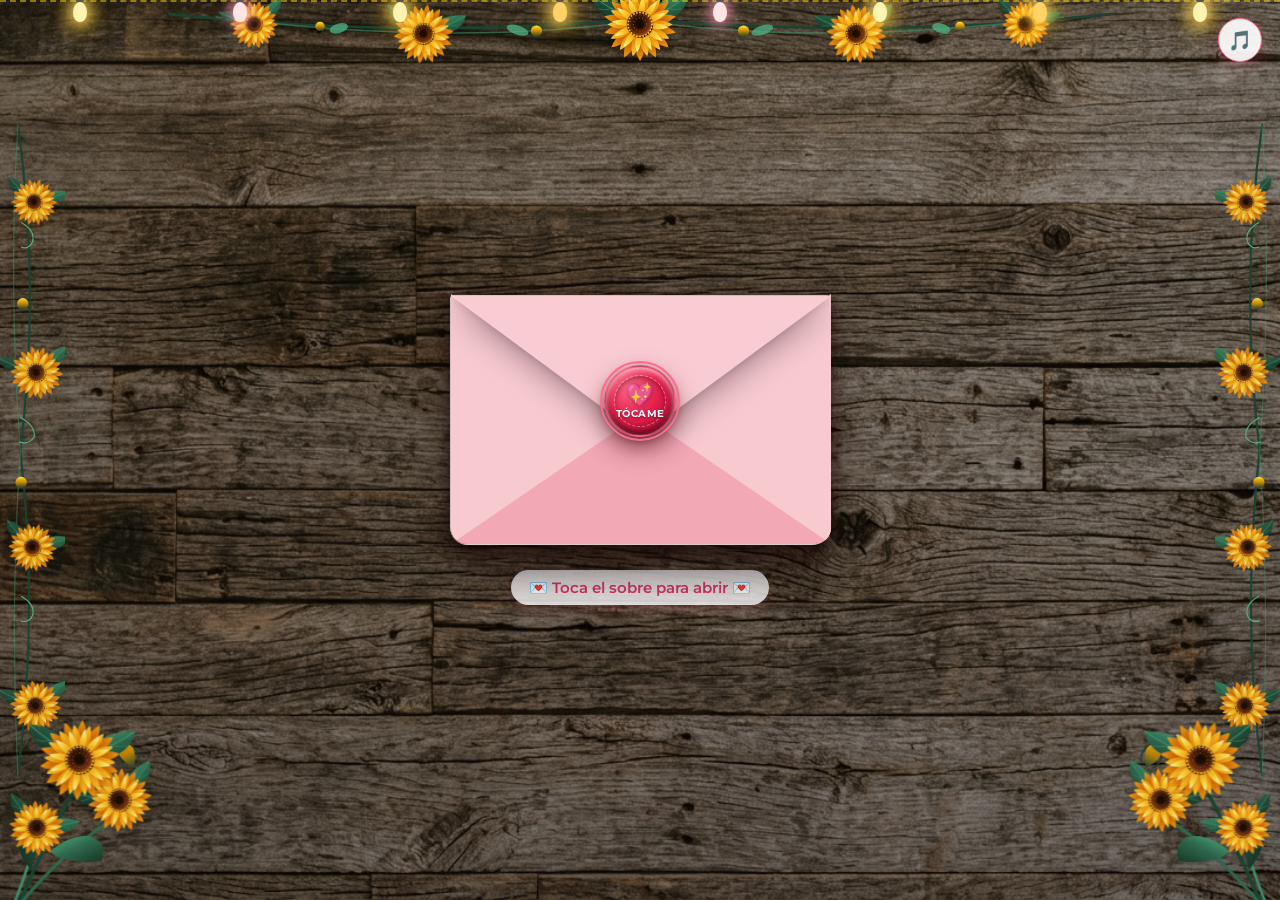
==== commit 64b1358a: "Sobre en 3D con perspectiva, relieve, sombras multicapa sobre madera y sello de cera esculpido" ====
--- a/index.html
+++ b/index.html
@@ -20,7 +20,7 @@
   <link rel="preload" as="image" href="fondo-madera.jpg">
   <link rel="preload" as="fetch" href="musica.mp3" crossorigin>
 
-  <link rel="stylesheet" href="styles.css">
+  <link rel="stylesheet" href="styles.css?v=3d-envelope">
 </head>
 <body>
   <!-- Luces de hadas (Fairy Lights) románticas y titilantes -->
@@ -699,6 +699,6 @@
 
   </main>
 
-  <script src="script.js"></script>
+  <script src="script.js?v=3d-envelope"></script>
 </body>
 </html>
--- a/styles.css
+++ b/styles.css
@@ -29,7 +29,7 @@
   align-items: center;
   background: 
     linear-gradient(rgba(24, 15, 10, 0.22), rgba(15, 8, 5, 0.38)),
-    url('fondo-madera.jpg') center center / cover no-repeat fixed;
+    url('fondo-madera.jpg?v=20260929v1') center center / cover no-repeat fixed;
   background-color: #4a3728;
   font-family: var(--font-sans);
   color: var(--text-dark);
@@ -286,7 +286,7 @@
 }
 
 /* ========================================================
-   ESTRUCTURA DEL SOBRE
+   ESTRUCTURA DEL SOBRE EN 3D
    ======================================================== */
 .envelope-wrapper {
   position: relative;
@@ -296,6 +296,8 @@
   flex-direction: column;
   align-items: center;
   cursor: pointer;
+  perspective: 1200px;
+  transform-style: preserve-3d;
   transition: margin-top 0.8s cubic-bezier(0.34, 1.56, 0.64, 1), transform 0.5s ease;
 }
 
@@ -303,33 +305,75 @@
   position: relative;
   width: 100%;
   height: 250px;
-  background: var(--envelope-color);
-  border-radius: 0 0 16px 16px;
-  box-shadow: 0 15px 35px var(--envelope-shadow);
+  background: linear-gradient(145deg, #ffd3da 0%, #f7cad0 50%, #f0a8b4 100%);
+  border-radius: 4px 4px 18px 18px;
   transform-style: preserve-3d;
-}
-
-/* Tema Sobre 2 (Tonos Rosa Cálido y Dorado) */
+  /* Sombra 3D profunda y multicapa sobre los tablones de madera */
+  box-shadow: 
+    0 28px 50px rgba(25, 10, 5, 0.55),
+    0 14px 22px rgba(20, 8, 4, 0.35),
+    0 4px 8px rgba(0, 0, 0, 0.2),
+    inset 0 1.5px 2px rgba(255, 255, 255, 0.75),
+    inset 0 -2px 5px rgba(186, 75, 100, 0.25);
+  border: 1px solid rgba(255, 255, 255, 0.45);
+  animation: envelopeFloat3D 5.5s ease-in-out infinite alternate;
+  transition: transform 0.5s cubic-bezier(0.175, 0.885, 0.32, 1.275), box-shadow 0.5s ease;
+}
+
+.envelope:hover {
+  transform: rotateX(7deg) translateY(-8px) scale(1.02);
+  box-shadow: 
+    0 36px 65px rgba(25, 10, 5, 0.65),
+    0 18px 28px rgba(20, 8, 4, 0.4),
+    0 6px 12px rgba(0, 0, 0, 0.25),
+    inset 0 1.5px 2px rgba(255, 255, 255, 0.8);
+}
+
+@keyframes envelopeFloat3D {
+  0% {
+    transform: rotateX(5deg) rotateY(-1.5deg) translateY(0);
+  }
+  50% {
+    transform: rotateX(3.5deg) rotateY(1.5deg) translateY(-6px);
+  }
+  100% {
+    transform: rotateX(6deg) rotateY(-0.5deg) translateY(-2px);
+  }
+}
+
+/* Tema Sobre 2 (Tonos Rosa Cálido y Dorado 3D) */
 .envelope-theme-rose .envelope {
-  background: #f4a6b2;
+  background: linear-gradient(145deg, #fbc2cc 0%, #f4a6b2 50%, #e28795 100%);
+  box-shadow: 
+    0 28px 50px rgba(25, 10, 5, 0.55),
+    0 14px 22px rgba(20, 8, 4, 0.35),
+    0 4px 8px rgba(0, 0, 0, 0.2),
+    inset 0 1.5px 2px rgba(255, 255, 255, 0.75),
+    inset 0 -2px 5px rgba(186, 75, 100, 0.25);
+}
+
+.envelope-theme-rose .envelope-back {
+  background: linear-gradient(180deg, #8a3444 0%, #ad4c5d 30%, #cb6777 70%, #e68595 100%);
 }
 
 .envelope-theme-rose .flap.top-flap {
-  border-top-color: #f4a6b2;
+  border-top-color: #f7b2bd;
 }
 
 .envelope-theme-rose .pocket.front-pocket {
   border-left-color: #f4a6b2;
   border-right-color: #f4a6b2;
-  border-bottom-color: #e88c99;
+  border-bottom-color: #e28795;
 }
 
 .envelope-back {
   position: absolute;
   inset: 0;
-  background: var(--envelope-dark);
-  border-radius: 12px;
+  background: linear-gradient(180deg, #964253 0%, #ba586b 30%, #d87c8e 70%, #ec9fae 100%);
+  border-radius: 4px 4px 14px 14px;
   z-index: 1;
+  /* Sombra interna profunda simulando la cavidad del sobre */
+  box-shadow: inset 0 25px 35px rgba(20, 5, 10, 0.6), inset 0 5px 15px rgba(0, 0, 0, 0.4);
 }
 
 .flap.top-flap {
@@ -340,11 +384,12 @@
   height: 0;
   border-left: 190px solid transparent;
   border-right: 190px solid transparent;
-  border-top: 140px solid var(--envelope-color);
+  border-top: 140px solid #f9cbd2;
   transform-origin: top center;
-  transition: transform 0.7s cubic-bezier(0.4, 0, 0.2, 1), z-index 0.2s 0.3s;
+  transition: transform 0.8s cubic-bezier(0.4, 0, 0.2, 1), z-index 0.2s 0.3s;
   z-index: 6;
-  filter: drop-shadow(0 3px 5px rgba(0, 0, 0, 0.08));
+  /* Sombra 3D proyectada por la solapa triangular */
+  filter: drop-shadow(0 8px 16px rgba(45, 15, 25, 0.32)) drop-shadow(0 2px 4px rgba(0, 0, 0, 0.18));
 }
 
 .pocket.front-pocket {
@@ -353,41 +398,59 @@
   left: 0;
   width: 0;
   height: 0;
-  border-left: 190px solid var(--envelope-color);
-  border-right: 190px solid var(--envelope-color);
-  border-bottom: 130px solid #f9afbb;
+  border-left: 190px solid #f7cad0;
+  border-right: 190px solid #f7cad0;
+  border-bottom: 130px solid #f2a8b5;
   border-top: 120px solid transparent;
   border-radius: 0 0 16px 16px;
   z-index: 4;
   pointer-events: none;
-}
-
-/* Sellos de Cera */
+  /* Pliegues 3D en las solapas inferiores */
+  filter: drop-shadow(0 -3px 8px rgba(35, 12, 18, 0.18)) drop-shadow(0 2px 6px rgba(0, 0, 0, 0.12));
+}
+
+/* Sellos de Cera Esculpidos en 3D */
 .seal {
   position: absolute;
   top: 105px;
   left: 50%;
   transform: translate(-50%, -50%);
-  width: 68px;
-  height: 68px;
+  width: 72px;
+  height: 72px;
   border-radius: 50%;
-  background: linear-gradient(135deg, #ff4d6d, #c9184a);
-  box-shadow: 0 6px 18px rgba(201, 24, 74, 0.4);
+  background: radial-gradient(circle at 35% 30%, #ff6b8b 0%, #e61f4c 45%, #b31037 80%, #7a0822 100%);
+  /* Relieve de cera derretida tridimensional */
+  box-shadow: 
+    0 10px 25px rgba(90, 8, 25, 0.6),
+    0 4px 8px rgba(0, 0, 0, 0.35),
+    inset 0 3px 5px rgba(255, 255, 255, 0.65),
+    inset 0 -4px 6px rgba(45, 5, 12, 0.7);
+  border: 2px solid rgba(255, 200, 215, 0.3);
   display: flex;
   align-items: center;
   justify-content: center;
   z-index: 7;
   cursor: pointer;
-  transition: transform 0.3s ease, opacity 0.4s ease;
+  transition: transform 0.3s cubic-bezier(0.175, 0.885, 0.32, 1.275), box-shadow 0.3s ease, opacity 0.4s ease;
 }
 
 .seal.seal-gold {
-  background: linear-gradient(135deg, #d4af37, #b8860b);
-  box-shadow: 0 6px 18px rgba(184, 134, 11, 0.45);
+  background: radial-gradient(circle at 35% 30%, #fff3b0 0%, #facc15 35%, #ca8a04 70%, #78350f 100%);
+  box-shadow: 
+    0 10px 25px rgba(85, 45, 10, 0.65),
+    0 4px 8px rgba(0, 0, 0, 0.35),
+    inset 0 3px 5px rgba(255, 255, 255, 0.8),
+    inset 0 -4px 6px rgba(55, 28, 5, 0.75);
+  border: 2px solid rgba(255, 240, 180, 0.4);
 }
 
 .seal:hover {
-  transform: translate(-50%, -50%) scale(1.08);
+  transform: translate(-50%, -50%) scale(1.12) rotate(4deg);
+  box-shadow: 
+    0 14px 30px rgba(90, 8, 25, 0.7),
+    0 6px 12px rgba(0, 0, 0, 0.4),
+    inset 0 3px 6px rgba(255, 255, 255, 0.8),
+    inset 0 -4px 6px rgba(45, 5, 12, 0.75);
 }
 
 .seal-inner {
@@ -395,9 +458,14 @@
   flex-direction: column;
   align-items: center;
   justify-content: center;
-}
-
-.seal-heart { font-size: 1.4rem; line-height: 1; }
+  width: 52px;
+  height: 52px;
+  border-radius: 50%;
+  border: 1.5px dashed rgba(255, 255, 255, 0.4);
+  box-shadow: inset 0 2px 5px rgba(0, 0, 0, 0.35);
+}
+
+.seal-heart { font-size: 1.4rem; line-height: 1; filter: drop-shadow(0 1px 2px rgba(0, 0, 0, 0.3)); }
 .seal-text {
   color: #fff;
   font-size: 0.62rem;
@@ -405,6 +473,7 @@
   letter-spacing: 0.5px;
   margin-top: 2px;
   text-transform: uppercase;
+  text-shadow: 0 1px 2px rgba(0, 0, 0, 0.4);
 }
 
 .seal-pulse {
@@ -539,6 +608,11 @@
   margin-bottom: 60px;
 }
 
+.envelope-wrapper.open .envelope {
+  animation: none;
+  transform: rotateX(0deg) rotateY(0deg);
+}
+
 .envelope-wrapper.open .flap.top-flap {
   transform: rotateX(180deg);
   z-index: 1;
@@ -562,8 +636,9 @@
   max-height: 2500px;
   overflow: visible;
   z-index: 10;
-  box-shadow: 0 15px 40px rgba(0, 0, 0, 0.18);
-  border: 1px solid rgba(255, 182, 193, 0.4);
+  box-shadow: 0 24px 50px rgba(18, 8, 4, 0.42), 0 8px 18px rgba(0, 0, 0, 0.2);
+  border: 1px solid rgba(255, 182, 193, 0.45);
+  transform: translateZ(20px);
 }
 
 .envelope-wrapper.open .letter-inner {
@@ -1402,7 +1477,7 @@
    ADAPTACIONES MÓVILES
    ======================================================== */
 @media (max-width: 480px) {
-  .envelope-wrapper { max-width: 320px; }
+  .envelope-wrapper { max-width: 320px; perspective: 1000px; }
   .envelope { height: 220px; }
 
   .flap.top-flap {
@@ -1418,7 +1493,8 @@
     border-top-width: 105px;
   }
 
-  .seal { top: 95px; width: 60px; height: 60px; }
+  .seal { top: 95px; width: 64px; height: 64px; }
+  .seal-inner { width: 46px; height: 46px; }
 
   .envelope-wrapper.open { margin-top: 260px; }
   .envelope-wrapper.open .letter { top: -270px; padding: 20px 16px; }
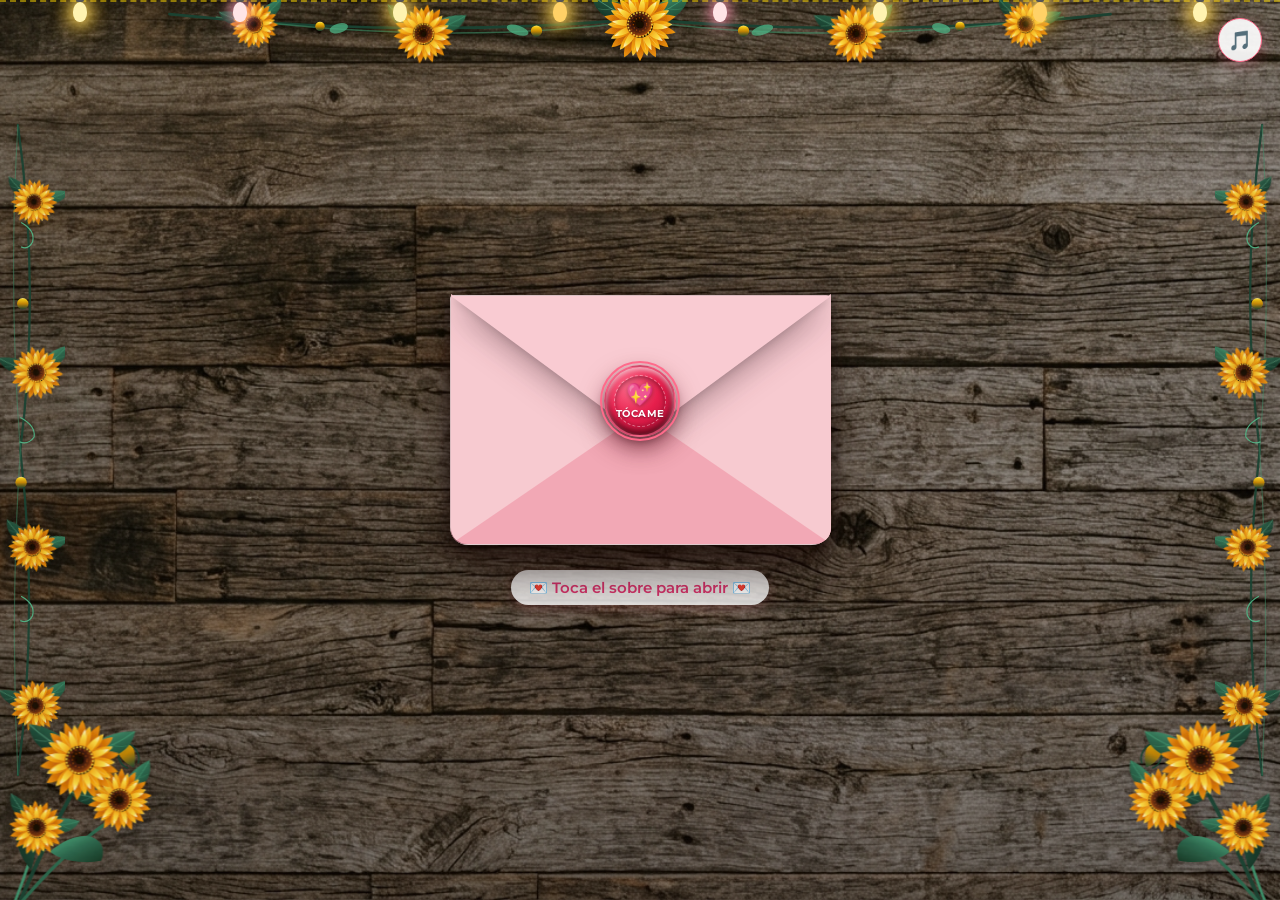
==== commit d8d03023: "Corregir parte blanca debajo del sobre en celulares ajustando altura de carta cerrada" ====
--- a/index.html
+++ b/index.html
@@ -20,7 +20,7 @@
   <link rel="preload" as="image" href="fondo-madera.jpg">
   <link rel="preload" as="fetch" href="musica.mp3" crossorigin>
 
-  <link rel="stylesheet" href="styles.css?v=3d-envelope">
+  <link rel="stylesheet" href="styles.css?v=fix-mobile-white">
 </head>
 <body>
   <!-- Luces de hadas (Fairy Lights) románticas y titilantes -->
@@ -699,6 +699,6 @@
 
   </main>
 
-  <script src="script.js?v=3d-envelope"></script>
+  <script src="script.js?v=fix-mobile-white"></script>
 </body>
 </html>
--- a/styles.css
+++ b/styles.css
@@ -518,20 +518,29 @@
    ======================================================== */
 .letter {
   position: absolute;
-  top: 8px;
+  top: 12px;
   left: 5%;
   width: 90%;
-  min-height: 230px;
-  max-height: 230px;
+  height: 175px;
+  min-height: 175px;
+  max-height: 175px;
   background: var(--cream-paper);
   border-radius: 12px;
   box-shadow: 0 -2px 10px rgba(0, 0, 0, 0.06);
   z-index: 2;
   overflow: hidden;
   transition: transform 0.9s cubic-bezier(0.2, 0.8, 0.2, 1), 
+              top 0.9s cubic-bezier(0.2, 0.8, 0.2, 1),
               max-height 0.8s ease 0.4s, 
               box-shadow 0.5s;
   padding: 24px 20px;
+}
+
+.envelope-wrapper:not(.open) .letter {
+  height: 175px;
+  min-height: 175px;
+  max-height: 175px;
+  top: 12px;
 }
 
 .letter-inner {
@@ -633,6 +642,7 @@
   position: absolute;
   top: -260px;
   height: auto;
+  min-height: auto;
   max-height: 2500px;
   overflow: visible;
   z-index: 10;
@@ -652,8 +662,10 @@
 }
 
 .envelope-wrapper.closing .letter {
-  top: 8px !important;
-  max-height: 230px !important;
+  top: 12px !important;
+  height: 175px !important;
+  min-height: 175px !important;
+  max-height: 175px !important;
   opacity: 0 !important;
   overflow: hidden !important;
   transition: all 0.7s cubic-bezier(0.4, 0, 0.2, 1) !important;
@@ -1496,8 +1508,36 @@
   .seal { top: 95px; width: 64px; height: 64px; }
   .seal-inner { width: 46px; height: 46px; }
 
+  /* Carta en celular: se mantiene 100% contenida dentro del bolsillo sin asomarse */
+  .letter {
+    top: 10px;
+    height: 150px;
+    min-height: 150px;
+    max-height: 150px;
+  }
+
+  .envelope-wrapper:not(.open) .letter {
+    top: 10px;
+    height: 150px;
+    min-height: 150px;
+    max-height: 150px;
+  }
+
   .envelope-wrapper.open { margin-top: 260px; }
-  .envelope-wrapper.open .letter { top: -270px; padding: 20px 16px; }
+  .envelope-wrapper.open .letter { 
+    top: -270px; 
+    height: auto;
+    min-height: auto;
+    max-height: 2500px;
+    padding: 20px 16px; 
+  }
+
+  .envelope-wrapper.closing .letter {
+    top: 10px !important;
+    height: 150px !important;
+    min-height: 150px !important;
+    max-height: 150px !important;
+  }
 
   .letter-title { font-size: 2.1rem; }
   .letter-content { font-size: 0.9rem; }
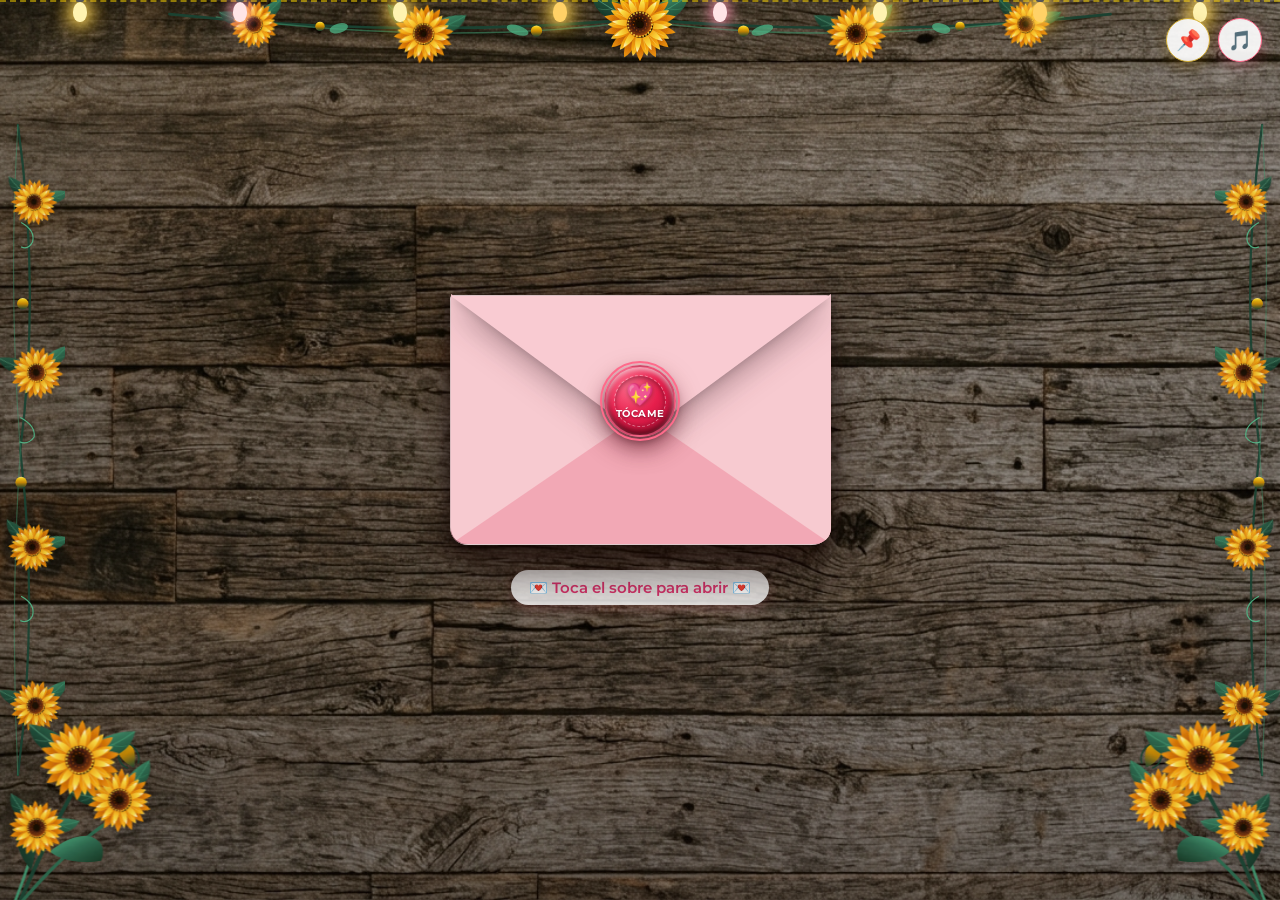
==== commit 7908165d: "Crear Muro de Mensajes colaborativo en tablero de corcho con Google Sheets, post-its de colores y fu" ====
--- a/index.html
+++ b/index.html
@@ -20,7 +20,7 @@
   <link rel="preload" as="image" href="fondo-madera.jpg">
   <link rel="preload" as="fetch" href="musica.mp3" crossorigin>
 
-  <link rel="stylesheet" href="styles.css?v=fix-mobile-white">
+  <link rel="stylesheet" href="styles.css?v=v2026-muro1">
 </head>
 <body>
   <!-- Luces de hadas (Fairy Lights) románticas y titilantes -->
@@ -48,6 +48,11 @@
   <!-- Jardín floral inferior exuberante -->
   <div class="garden-decor garden-left" id="gardenLeft"></div>
   <div class="garden-decor garden-right" id="gardenRight"></div>
+
+  <!-- Botón de acceso al Muro de Felicitaciones -->
+  <a href="muro.html" id="muroNavBtn" class="muro-nav-toggle" aria-label="Muro de Felicitaciones" title="Ver el Muro de Felicitaciones 📌">
+    <span class="icon">📌</span>
+  </a>
 
   <!-- Botón de música: Caminar de tu mano - Río Roma ft. Fonseca -->
   <button id="musicBtn" class="music-toggle" aria-label="Reproducir música" title="Caminar de tu mano - Río Roma ft. Fonseca">
@@ -686,8 +691,11 @@
             <p class="cake-signature-name">Tu ingeniero ❤️</p>
           </div>
 
-          <!-- Botón para revivir toda la experiencia -->
-          <div class="replay-wrapper" style="margin-top: 25px;">
+          <!-- Botón para ver el Muro de Felicitaciones y revivir la experiencia -->
+          <div class="replay-wrapper" style="margin-top: 25px; display: flex; flex-direction: column; gap: 14px; align-items: center;">
+            <a href="muro.html" class="btn-muro-link" id="btnGoToMuro">
+              <span>📌 Ver y Dejar Mensajes en el Muro de Felicitaciones 💌</span>
+            </a>
             <button type="button" class="btn-replay" id="btnReplay">
               <span>🌻 Volver a ver todas tus sorpresas 💌</span>
             </button>
@@ -699,6 +707,6 @@
 
   </main>
 
-  <script src="script.js?v=fix-mobile-white"></script>
+  <script src="script.js?v=v2026-muro1"></script>
 </body>
 </html>
--- a/styles.css
+++ b/styles.css
@@ -245,6 +245,34 @@
 @keyframes pulseMusic {
   0%, 100% { transform: scale(1); }
   50% { transform: scale(1.08); }
+}
+
+.muro-nav-toggle {
+  position: fixed;
+  top: 18px;
+  right: 70px;
+  width: 44px;
+  height: 44px;
+  border-radius: 50%;
+  background: rgba(255, 255, 255, 0.92);
+  border: 1.5px solid #d4af37;
+  color: #b8860b;
+  box-shadow: 0 4px 15px rgba(184, 134, 11, 0.25);
+  display: flex;
+  align-items: center;
+  justify-content: center;
+  cursor: pointer;
+  z-index: 100;
+  font-size: 1.25rem;
+  text-decoration: none;
+  transition: transform 0.2s, background 0.3s, box-shadow 0.2s;
+}
+
+.muro-nav-toggle:hover,
+.muro-nav-toggle:active {
+  transform: scale(1.08);
+  background: #fff8e6;
+  box-shadow: 0 6px 18px rgba(184, 134, 11, 0.4);
 }
 
 /* ========================================================
@@ -529,7 +557,8 @@
   box-shadow: 0 -2px 10px rgba(0, 0, 0, 0.06);
   z-index: 2;
   overflow: hidden;
-  transition: transform 0.9s cubic-bezier(0.2, 0.8, 0.2, 1), 
+  transition: opacity 0.5s ease,
+              transform 0.9s cubic-bezier(0.2, 0.8, 0.2, 1), 
               top 0.9s cubic-bezier(0.2, 0.8, 0.2, 1),
               max-height 0.8s ease 0.4s, 
               box-shadow 0.5s;
@@ -541,6 +570,8 @@
   min-height: 175px;
   max-height: 175px;
   top: 12px;
+  opacity: 0;
+  pointer-events: none;
 }
 
 .letter-inner {
@@ -643,12 +674,15 @@
   top: -260px;
   height: auto;
   min-height: auto;
-  max-height: 2500px;
+  max-height: 6000px;
   overflow: visible;
+  opacity: 1;
+  pointer-events: auto;
   z-index: 10;
   box-shadow: 0 24px 50px rgba(18, 8, 4, 0.42), 0 8px 18px rgba(0, 0, 0, 0.2);
   border: 1px solid rgba(255, 182, 193, 0.45);
   transform: translateZ(20px);
+  padding: 24px 20px 70px;
 }
 
 .envelope-wrapper.open .letter-inner {
@@ -681,39 +715,48 @@
    BOTONES DE TRANSICIÓN ENTRE ACTOS
    ======================================================== */
 .stage-transition-area {
-  margin: 30px auto 10px;
+  margin: 28px auto 14px;
   text-align: center;
-  padding: 16px 12px;
+  padding: 16px 14px;
   background: linear-gradient(135deg, #fff2f5, #ffe4ec);
   border-radius: 18px;
   border: 1.5px solid #ffccd5;
+  box-shadow: 0 4px 14px rgba(214, 51, 108, 0.1);
+  width: 100%;
+  box-sizing: border-box;
 }
 
 .transition-hint {
-  font-size: 0.85rem;
+  font-size: 0.88rem;
   color: var(--deep-rose);
-  font-weight: 600;
-  margin-bottom: 10px;
+  font-weight: 700;
+  margin-bottom: 12px;
+  line-height: 1.35;
 }
 
 .btn-next-stage {
   background: linear-gradient(135deg, #ff4d6d 0%, #c9184a 100%);
   color: #ffffff;
   border: none;
-  padding: 12px 20px;
+  padding: 12px 14px;
   border-radius: 25px;
   font-family: var(--font-sans);
-  font-size: 0.88rem;
+  font-size: 0.84rem;
   font-weight: 700;
   cursor: pointer;
   box-shadow: 0 6px 18px rgba(201, 24, 74, 0.35);
   transition: transform 0.2s, box-shadow 0.2s;
   user-select: none;
+  width: 100%;
+  max-width: 280px;
+  display: inline-block;
+  line-height: 1.4;
+  word-wrap: break-word;
 }
 
 .btn-next-stage:hover,
 .btn-next-stage:active {
-  transform: scale(1.04);
+  transform: scale(1.03);
   box-shadow: 0 8px 24px rgba(201, 24, 74, 0.45);
 }
 
@@ -1465,6 +1508,34 @@
   transform: scale(1.04);
 }
 
+.btn-muro-link {
+  display: inline-flex;
+  align-items: center;
+  justify-content: center;
+  gap: 8px;
+  background: linear-gradient(135deg, #ff4d6d 0%, #c9184a 100%);
+  color: #ffffff;
+  border: 1.5px solid #ffccd5;
+  padding: 12px 22px;
+  border-radius: 25px;
+  font-family: var(--font-sans);
+  font-size: 0.9rem;
+  font-weight: 700;
+  text-decoration: none;
+  cursor: pointer;
+  box-shadow: 0 6px 18px rgba(201, 24, 74, 0.4);
+  transition: all 0.25s ease;
+  max-width: 320px;
+  text-align: center;
+  line-height: 1.35;
+}
+
+.btn-muro-link:hover,
+.btn-muro-link:active {
+  transform: scale(1.04);
+  box-shadow: 0 8px 24px rgba(201, 24, 74, 0.55);
+}
+
 /* Firma y dedicatoria final al pie del pastel */
 .cake-signature-box {
   margin: 18px auto 6px;
@@ -1521,15 +1592,33 @@
     height: 150px;
     min-height: 150px;
     max-height: 150px;
-  }
-
-  .envelope-wrapper.open { margin-top: 260px; }
+    opacity: 0;
+    pointer-events: none;
+  }
+
+  .envelope-wrapper.open { 
+    margin-top: 260px; 
+    margin-bottom: 90px;
+  }
   .envelope-wrapper.open .letter { 
     top: -270px; 
     height: auto;
     min-height: auto;
-    max-height: 2500px;
-    padding: 20px 16px; 
+    max-height: 6000px;
+    opacity: 1;
+    pointer-events: auto;
+    padding: 20px 14px 80px; 
+  }
+
+  .stage-transition-area {
+    margin: 24px auto 14px;
+    padding: 14px 10px;
+  }
+
+  .btn-next-stage {
+    font-size: 0.82rem;
+    padding: 11px 12px;
+    max-width: 100%;
   }
 
   .envelope-wrapper.closing .letter {
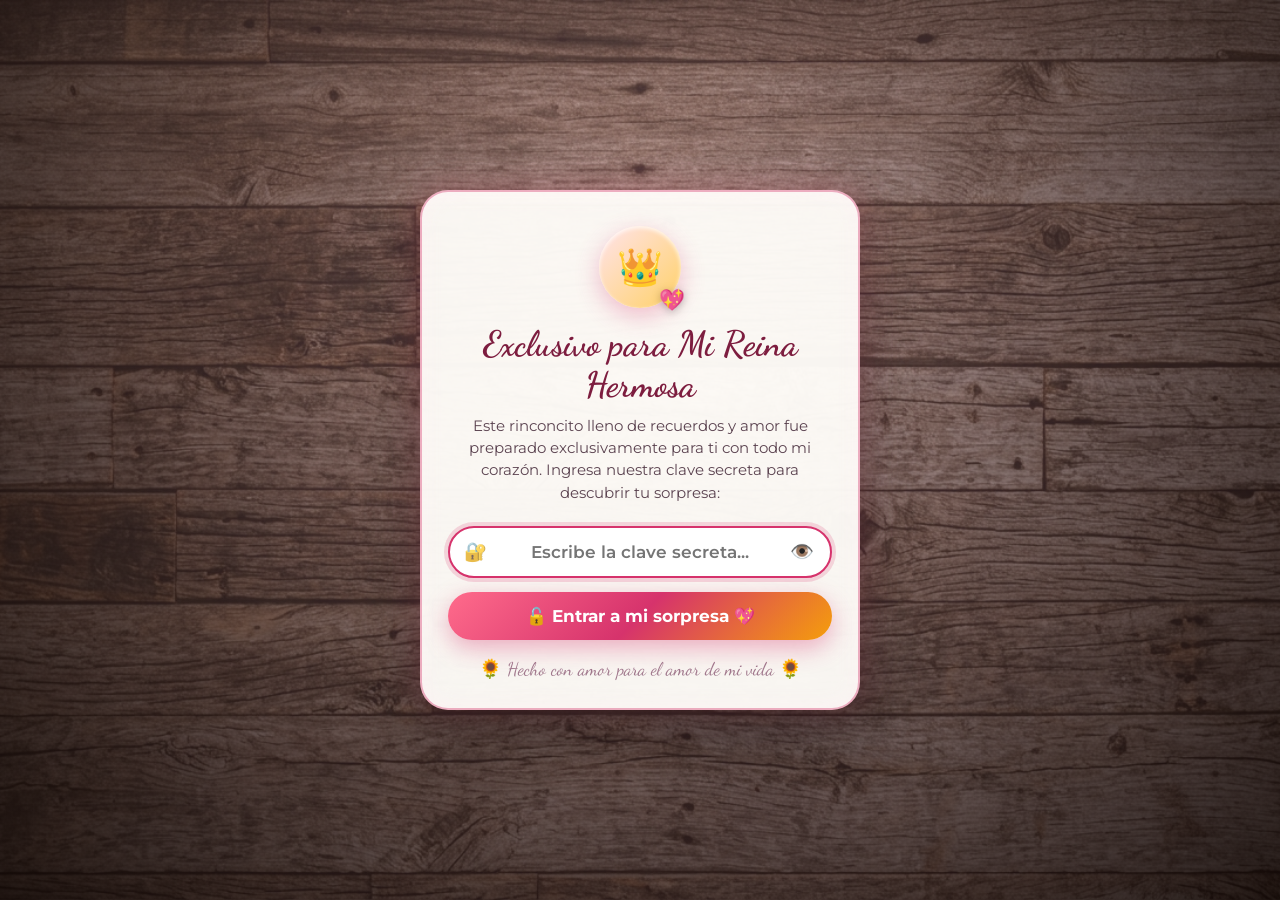
==== commit fa47e27e: "Proteger acceso exclusivo con clave secreta para mi reina y agregar nojekyll" ====
--- a/index.html
+++ b/index.html
@@ -20,9 +20,61 @@
   <link rel="preload" as="image" href="fondo-madera.jpg">
   <link rel="preload" as="fetch" href="musica.mp3" crossorigin>
 
-  <link rel="stylesheet" href="styles.css?v=v2026-muro1">
+  <!-- Pre-verificación instantánea de seguridad anti-parpadeo -->
+  <script>
+    (function() {
+      try {
+        if (localStorage.getItem('esposa_auth_unlocked') !== 'true') {
+          document.documentElement.classList.add('page-locked');
+        }
+      } catch (e) {}
+    })();
+  </script>
+
+  <link rel="stylesheet" href="styles.css?v=v2026-auth1">
 </head>
 <body>
+  <!-- PANTALLA DE ACCESO ROMÁNTICA EXCLUSIVA PARA MI REINA -->
+  <div id="romanticLockScreen" class="romantic-lock-screen" aria-modal="true" role="dialog">
+    <div class="lock-card">
+      <div class="lock-avatar-glow">
+        <span class="lock-crown-icon">👑</span>
+        <span class="lock-heart-icon">💖</span>
+      </div>
+      <h1 class="lock-title">Exclusivo para Mi Reina Hermosa</h1>
+      <p class="lock-message">
+        Este rinconcito lleno de recuerdos y amor fue preparado exclusivamente para ti con todo mi corazón. Ingresa nuestra clave secreta para descubrir tu sorpresa:
+      </p>
+      
+      <form id="lockForm" class="lock-form" onsubmit="return false;">
+        <div class="lock-input-group">
+          <span class="lock-input-icon">🔐</span>
+          <input 
+            type="password" 
+            id="lockPasswordInput" 
+            class="lock-input" 
+            placeholder="Escribe la clave secreta..." 
+            autocomplete="off" 
+            autocorrect="off" 
+            autocapitalize="none" 
+            spellcheck="false"
+            required
+          >
+          <button type="button" id="lockTogglePassword" class="lock-toggle-pwd" aria-label="Mostrar o esconder clave">👁️</button>
+        </div>
+
+        <div id="lockFeedback" class="lock-feedback" style="display: none;"></div>
+
+        <button type="submit" id="lockSubmitBtn" class="lock-btn-submit">
+          <span>🔓 Entrar a mi sorpresa 💖</span>
+        </button>
+      </form>
+
+      <div class="lock-footer-hint">
+        <span>🌻 Hecho con amor para el amor de mi vida 🌻</span>
+      </div>
+    </div>
+  </div>
   <!-- Luces de hadas (Fairy Lights) románticas y titilantes -->
   <div class="fairy-lights">
     <div class="light light-1"></div>
@@ -699,6 +751,9 @@
             <button type="button" class="btn-replay" id="btnReplay">
               <span>🌻 Volver a ver todas tus sorpresas 💌</span>
             </button>
+            <button type="button" class="btn-relock-link" id="btnRelockIndex" title="Bloquear con clave secreta">
+              🔒 Bloquear de nuevo con clave secreta
+            </button>
           </div>
 
         </div>
@@ -707,6 +762,6 @@
 
   </main>
 
-  <script src="script.js?v=v2026-muro1"></script>
+  <script src="script.js?v=v2026-auth1"></script>
 </body>
 </html>
--- a/styles.css
+++ b/styles.css
@@ -1636,3 +1636,257 @@
   .side-vine-right { right: -4px; left: auto; }
   .garden-decor { width: 105px; height: 145px; }
 }
+
+/* ========================================================
+   BLOQUEO ROMÁNTICO EXCLUSIVO PARA MI REINA
+   ======================================================== */
+html.page-locked body > *:not(#romanticLockScreen) {
+  display: none !important;
+}
+
+#romanticLockScreen {
+  display: none;
+  position: fixed;
+  top: 0;
+  left: 0;
+  width: 100%;
+  height: 100%;
+  z-index: 9999999;
+  background: 
+    radial-gradient(circle at 50% 30%, rgba(255, 182, 193, 0.32), rgba(20, 10, 8, 0.88)),
+    url('fondo-madera.jpg?v=20260929v1') center center / cover no-repeat fixed;
+  background-color: #2b1810;
+  backdrop-filter: blur(12px);
+  -webkit-backdrop-filter: blur(12px);
+  align-items: center;
+  justify-content: center;
+  padding: 18px;
+  box-sizing: border-box;
+}
+
+html.page-locked #romanticLockScreen {
+  display: flex !important;
+}
+
+.romantic-lock-screen.unlocking {
+  opacity: 0;
+  transform: scale(1.04);
+  transition: opacity 0.6s ease, transform 0.6s ease;
+  pointer-events: none;
+}
+
+.lock-card {
+  position: relative;
+  width: 100%;
+  max-width: 440px;
+  background: rgba(255, 253, 249, 0.96);
+  border: 2px solid rgba(214, 51, 108, 0.38);
+  box-shadow: 
+    0 24px 60px rgba(0, 0, 0, 0.45),
+    0 0 35px rgba(255, 107, 139, 0.28),
+    inset 0 0 20px rgba(255, 240, 245, 0.6);
+  border-radius: 28px;
+  padding: 34px 26px 28px;
+  text-align: center;
+  box-sizing: border-box;
+  animation: lockCardPop 0.5s cubic-bezier(0.175, 0.885, 0.32, 1.275);
+}
+
+@keyframes lockCardPop {
+  0% { opacity: 0; transform: scale(0.88) translateY(20px); }
+  100% { opacity: 1; transform: scale(1) translateY(0); }
+}
+
+.lock-avatar-glow {
+  width: 82px;
+  height: 82px;
+  margin: 0 auto 16px;
+  border-radius: 50%;
+  background: linear-gradient(135deg, #ffe3ec 0%, #ffd166 100%);
+  display: flex;
+  align-items: center;
+  justify-content: center;
+  position: relative;
+  box-shadow: 0 8px 25px rgba(214, 51, 108, 0.3), inset 0 2px 4px rgba(255, 255, 255, 0.8);
+  animation: crownPulse 3s infinite ease-in-out;
+}
+
+@keyframes crownPulse {
+  0%, 100% { transform: translateY(0) scale(1); box-shadow: 0 8px 25px rgba(214, 51, 108, 0.3); }
+  50% { transform: translateY(-4px) scale(1.05); box-shadow: 0 14px 32px rgba(214, 51, 108, 0.45); }
+}
+
+.lock-crown-icon {
+  font-size: 2.3rem;
+  line-height: 1;
+}
+
+.lock-heart-icon {
+  position: absolute;
+  bottom: -4px;
+  right: -4px;
+  font-size: 1.3rem;
+  filter: drop-shadow(0 2px 4px rgba(0,0,0,0.25));
+}
+
+.lock-title {
+  font-family: 'Dancing Script', cursive;
+  font-size: 2.2rem;
+  font-weight: 700;
+  color: #7d1d3f;
+  margin: 0 0 10px;
+  line-height: 1.15;
+}
+
+.lock-message {
+  font-family: 'Montserrat', sans-serif;
+  font-size: 0.92rem;
+  color: #5c4451;
+  line-height: 1.5;
+  margin: 0 0 22px;
+}
+
+.lock-form {
+  display: flex;
+  flex-direction: column;
+  gap: 14px;
+}
+
+.lock-input-group {
+  position: relative;
+  display: flex;
+  align-items: center;
+}
+
+.lock-input-icon {
+  position: absolute;
+  left: 16px;
+  font-size: 1.15rem;
+  pointer-events: none;
+  opacity: 0.75;
+}
+
+.lock-input {
+  width: 100%;
+  padding: 14px 46px 14px 46px;
+  font-family: 'Montserrat', sans-serif;
+  font-size: 1.05rem;
+  font-weight: 600;
+  color: #4a2835;
+  background: #fff8fa;
+  border: 2px solid #f0a8b4;
+  border-radius: 50px;
+  outline: none;
+  transition: all 0.25s ease;
+  box-sizing: border-box;
+  text-align: center;
+}
+
+.lock-input:focus {
+  border-color: #d6336c;
+  background: #ffffff;
+  box-shadow: 0 0 0 4px rgba(214, 51, 108, 0.18);
+}
+
+.lock-toggle-pwd {
+  position: absolute;
+  right: 12px;
+  background: none;
+  border: none;
+  font-size: 1.2rem;
+  cursor: pointer;
+  padding: 6px;
+  border-radius: 50%;
+  transition: transform 0.2s;
+}
+
+.lock-toggle-pwd:active {
+  transform: scale(0.9);
+}
+
+.lock-feedback {
+  font-family: 'Montserrat', sans-serif;
+  font-size: 0.88rem;
+  font-weight: 600;
+  padding: 11px 14px;
+  border-radius: 12px;
+  line-height: 1.4;
+}
+
+.lock-feedback.error {
+  background: #ffe3e3;
+  color: #b02a37;
+  border: 1px solid #f8d7da;
+}
+
+.lock-feedback.success {
+  background: #e6fcf5;
+  color: #0ca678;
+  border: 1px solid #c3fae8;
+}
+
+.lock-feedback.shake,
+.lock-input.input-shake {
+  animation: lockShake 0.45s ease;
+}
+
+@keyframes lockShake {
+  0%, 100% { transform: translateX(0); }
+  20%, 60% { transform: translateX(-8px); }
+  40%, 80% { transform: translateX(8px); }
+}
+
+.lock-btn-submit {
+  width: 100%;
+  padding: 14px 20px;
+  font-family: 'Montserrat', sans-serif;
+  font-size: 1.05rem;
+  font-weight: 700;
+  color: #ffffff;
+  background: linear-gradient(135deg, #ff6b8b 0%, #d6336c 50%, #f59e0b 100%);
+  border: none;
+  border-radius: 50px;
+  cursor: pointer;
+  box-shadow: 0 8px 24px rgba(214, 51, 108, 0.38);
+  transition: transform 0.2s ease, box-shadow 0.2s ease, filter 0.2s ease;
+  position: relative;
+  overflow: hidden;
+}
+
+.lock-btn-submit:hover {
+  transform: translateY(-2px);
+  box-shadow: 0 12px 28px rgba(214, 51, 108, 0.48);
+  filter: brightness(1.05);
+}
+
+.lock-btn-submit:active {
+  transform: translateY(1px) scale(0.98);
+}
+
+.lock-btn-submit.loading {
+  pointer-events: none;
+  opacity: 0.9;
+}
+
+.lock-footer-hint {
+  margin-top: 18px;
+  font-family: 'Dancing Script', cursive;
+  font-size: 1.15rem;
+  color: #a0788d;
+}
+
+.btn-relock-link {
+  background: none;
+  border: none;
+  font-family: 'Montserrat', sans-serif;
+  font-size: 0.8rem;
+  color: #bfa5b3;
+  cursor: pointer;
+  text-decoration: underline;
+  transition: color 0.2s;
+  padding: 6px 10px;
+}
+
+.btn-relock-link:hover {
+  color: #7d1d3f;
+}
